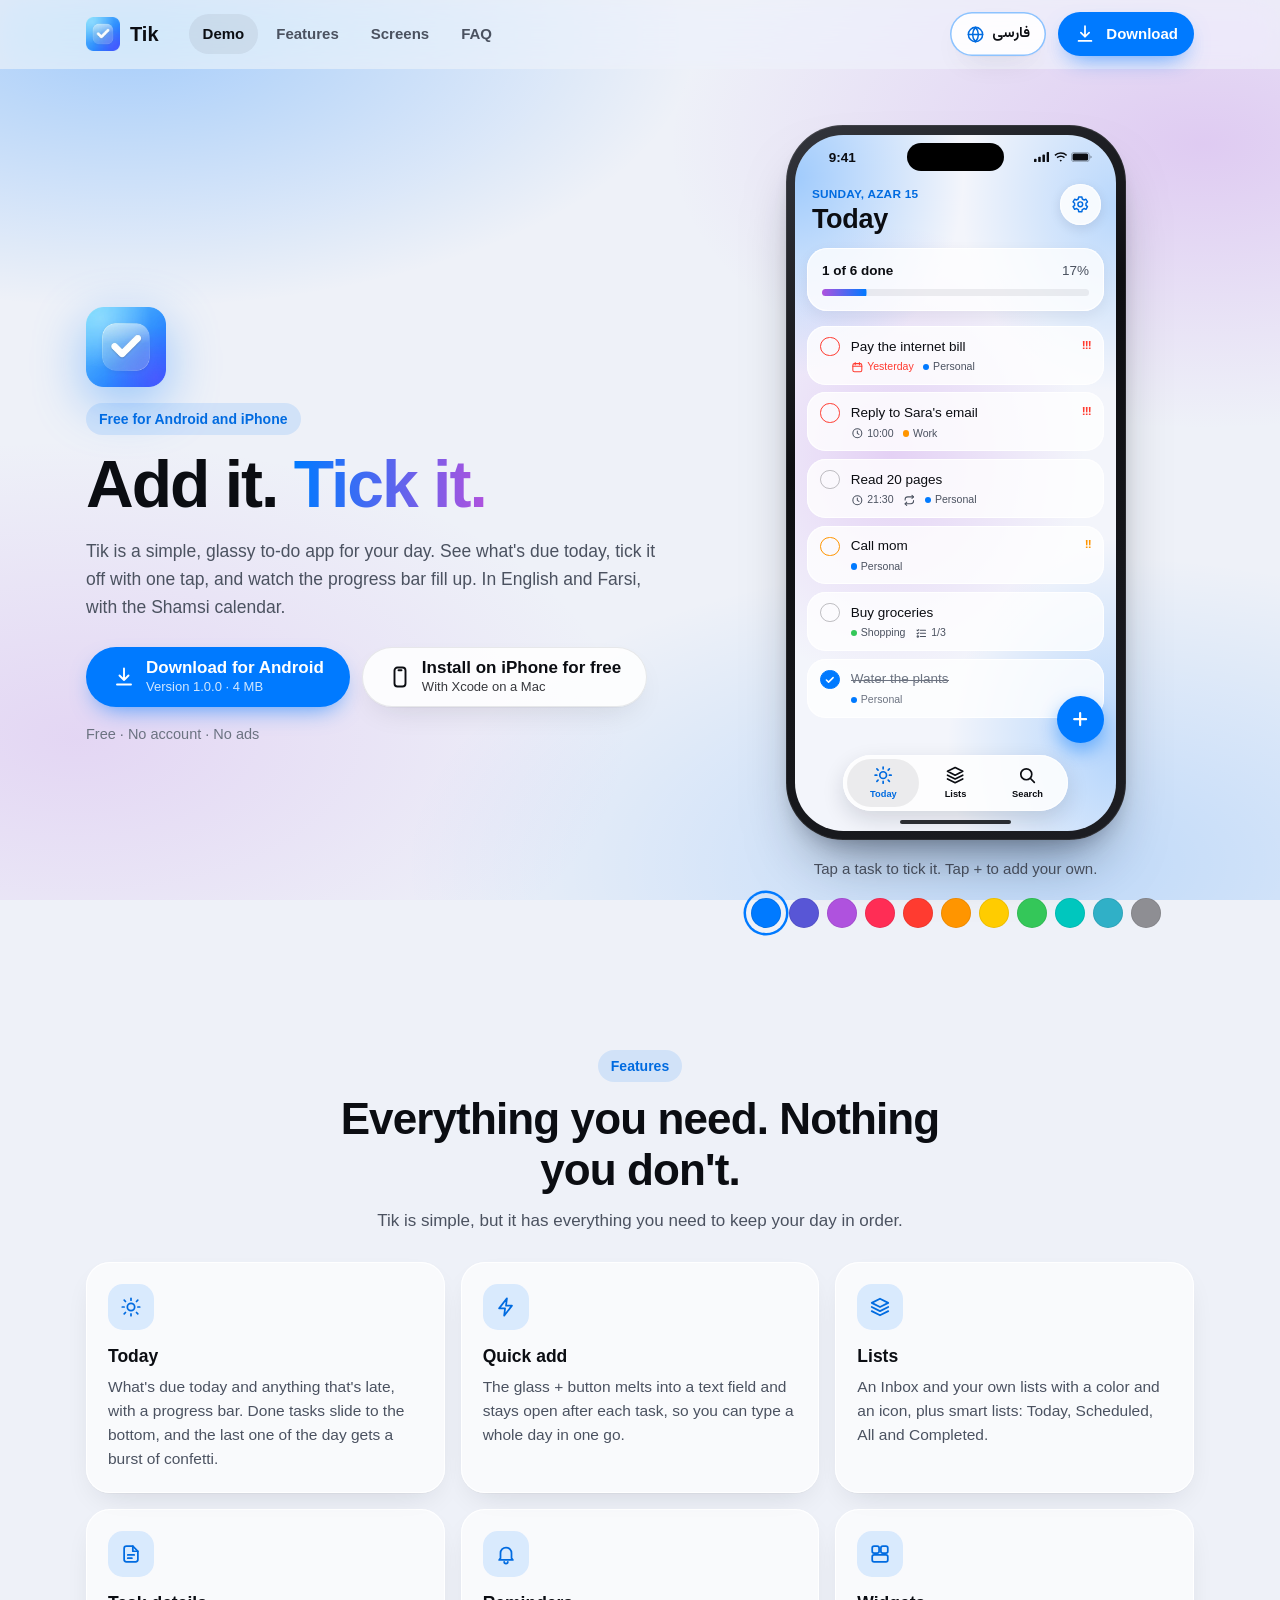
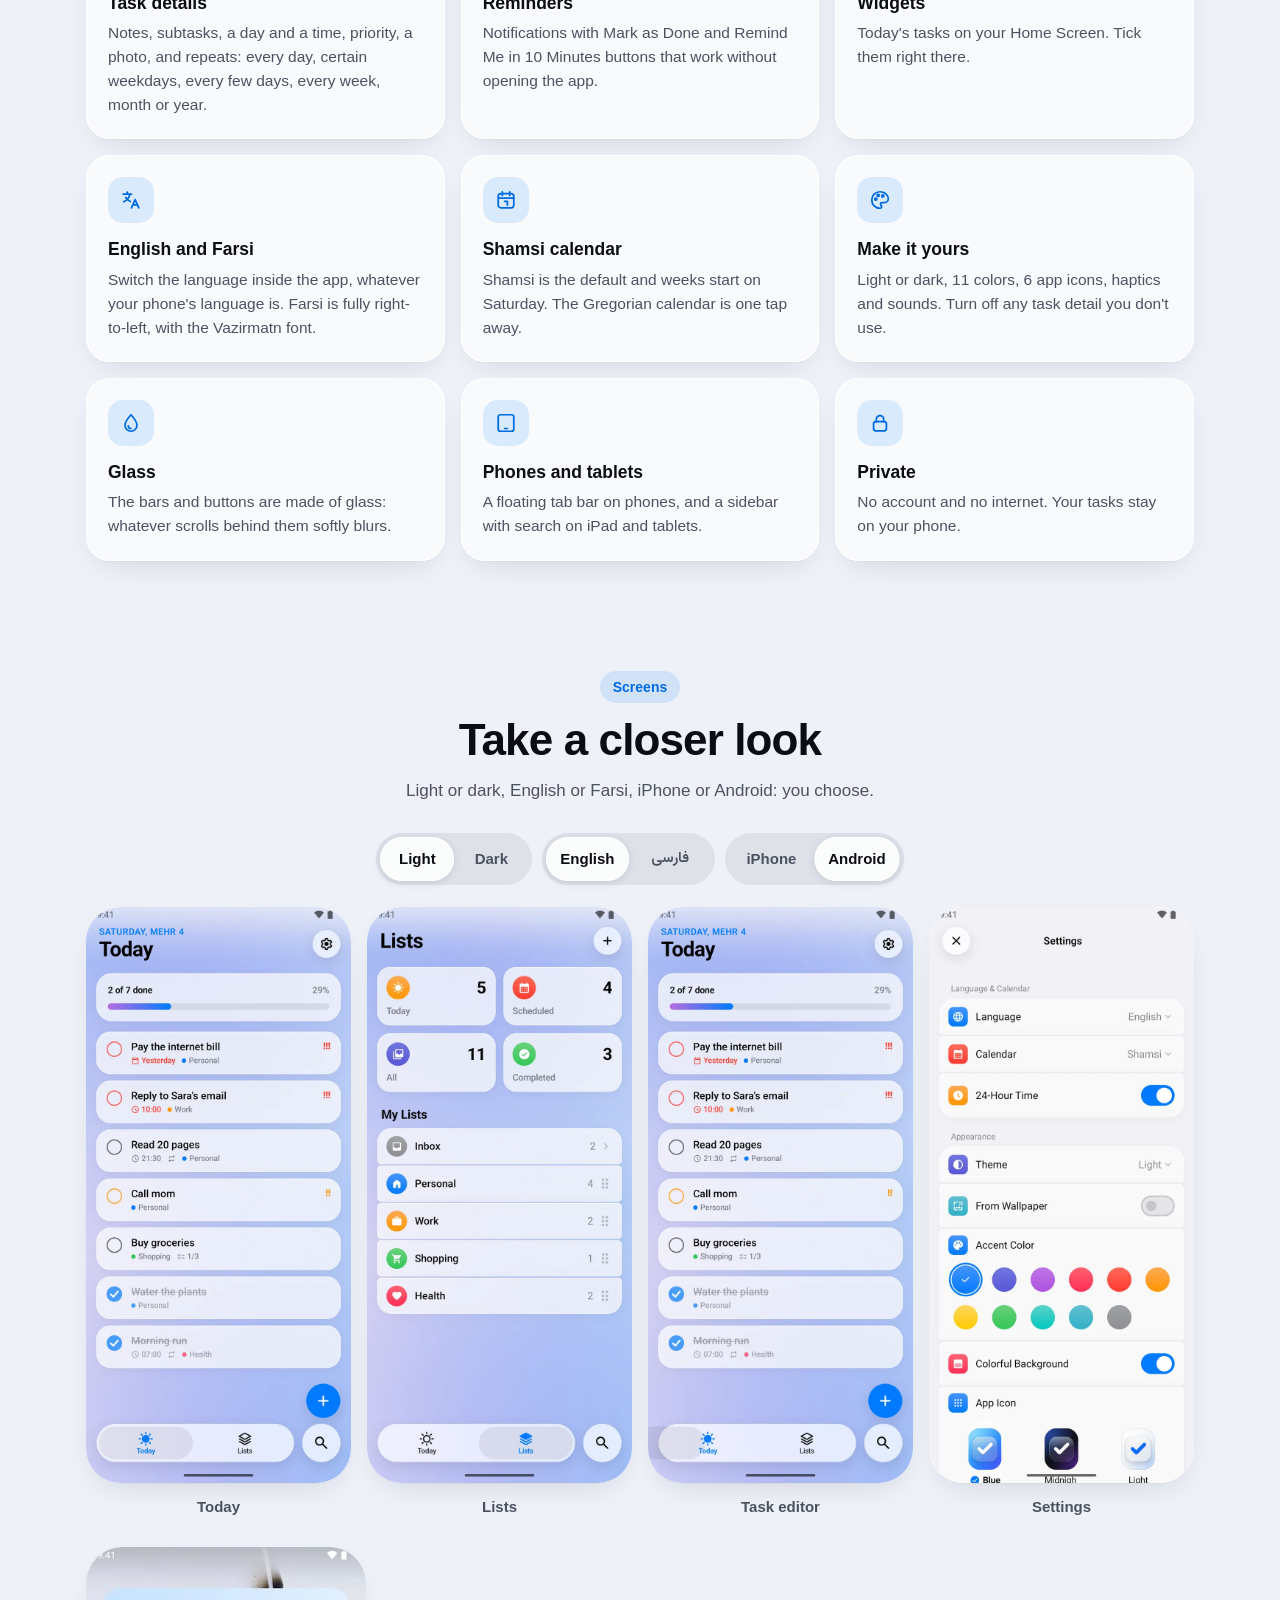
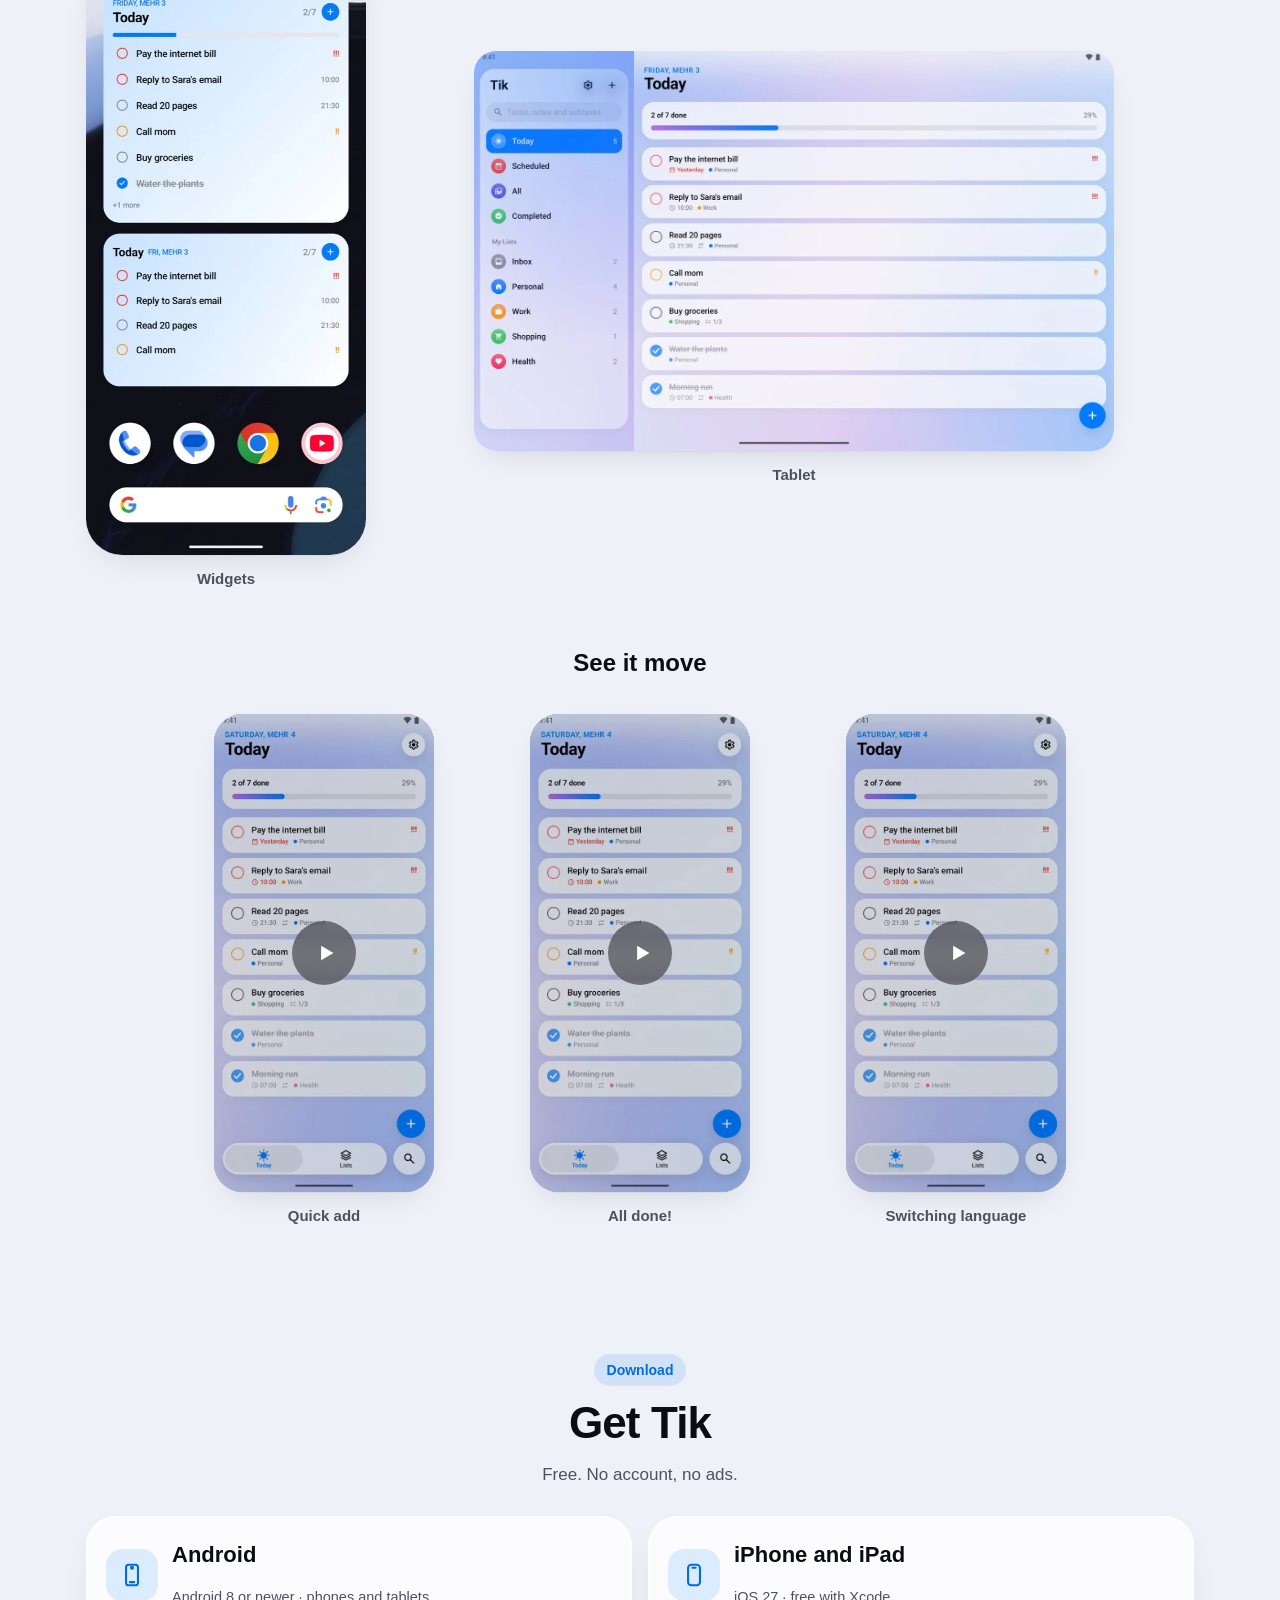
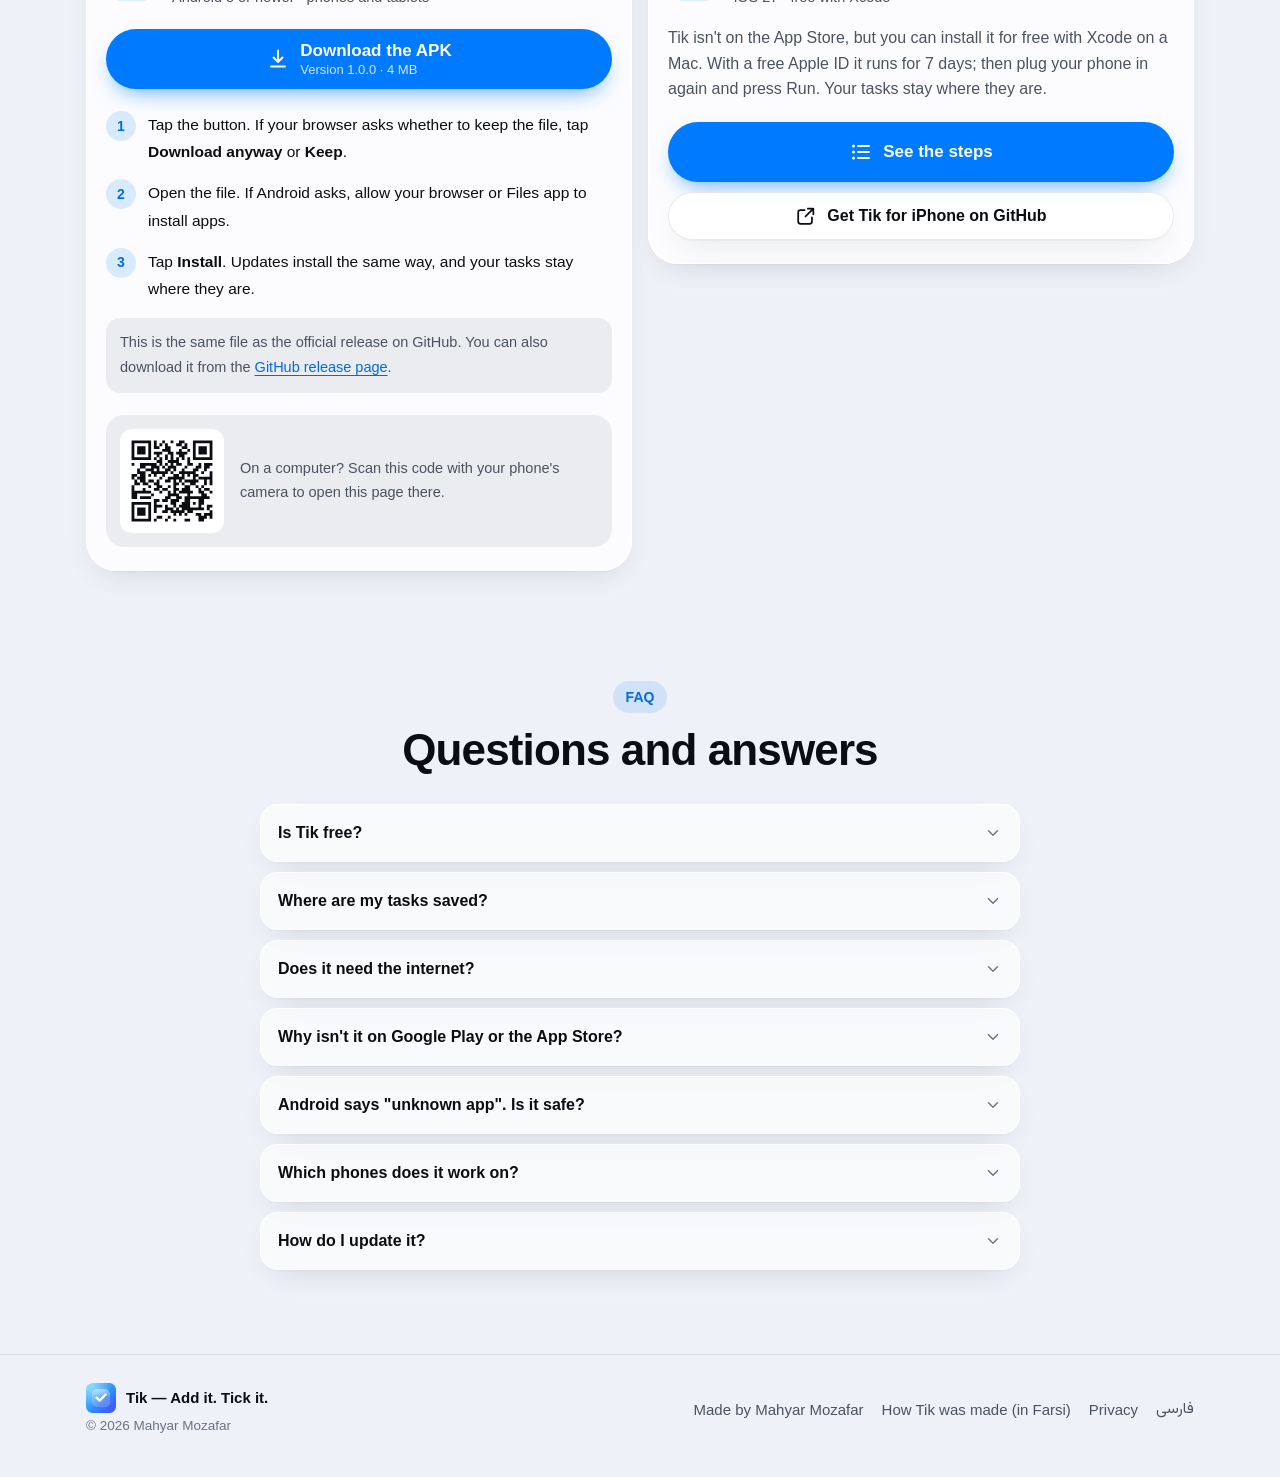
==== en/index.html @ b5f02477 "Add the Tik website Farsi and English pages for Tik, built phone first: a live demo of the Today scr" ====
<!DOCTYPE html>
<html lang="en" dir="ltr">
<head>
<meta charset="utf-8">
<meta name="viewport" content="width=device-width, initial-scale=1, viewport-fit=cover">
<script>
/* Runs before the page is drawn: the remembered language, the "English?" bar,
   the visitor's phone, in-app browsers and the saved color. */
(function () {
  var r = document.documentElement, L = r.lang, saved = {};
  try {
    if (/[?&]lang=fa\b/.test(location.search)) {
      localStorage.setItem('tik-lang', 'fa');
      history.replaceState(null, '', location.pathname + location.hash);
    }
    saved.lang = localStorage.getItem('tik-lang');
    saved.bar = localStorage.getItem('tik-langbar');
    saved.accent = localStorage.getItem('tik-accent');
  } catch (e) {}
  if (L === 'fa' && saved.lang === 'en') { location.replace('/en' + location.pathname + location.hash); return; }
  var langs = navigator.languages && navigator.languages.length ? navigator.languages : [navigator.language || ''];
  var fa = false;
  for (var i = 0; i < langs.length; i++) if (/^fa\b/i.test(langs[i])) fa = true;
  if (saved.bar !== 'closed' && ((L === 'fa' && !fa) || (L === 'en' && fa && saved.lang !== 'en'))) r.className += ' show-langbar';
  var ua = navigator.userAgent || '';
  r.setAttribute('data-device', /Android/i.test(ua) ? 'android' : (/iPhone|iPad|iPod/i.test(ua) || (/Macintosh/.test(ua) && navigator.maxTouchPoints > 1)) ? 'iphone' : 'other');
  if (/Telegram|Instagram|FBAN|FBAV|Line\/|; wv\)/i.test(ua) || window.TelegramWebviewProxy) r.className += ' inapp';
  if (saved.accent && /^[a-z]+$/.test(saved.accent)) r.setAttribute('data-accent', saved.accent);
  r.className += ' js';
})();
</script>

<title>Tik — a simple, glassy to-do app for Android and iPhone</title>
<meta name="description" content="Tik is a free, simple to-do app for Android and iPhone. Glassy and calm, in English and Farsi with the Shamsi calendar, with reminders and widgets. No account, no ads.">
<meta name="author" content="Mahyar Mozafar">
<link rel="canonical" href="https://tik.mahyarmozafar.ir/en/">
<link rel="alternate" hreflang="fa" href="https://tik.mahyarmozafar.ir/">
<link rel="alternate" hreflang="en" href="https://tik.mahyarmozafar.ir/en/">
<link rel="alternate" hreflang="x-default" href="https://tik.mahyarmozafar.ir/">
<meta name="color-scheme" content="light dark">
<meta name="theme-color" media="(prefers-color-scheme: light)" content="#EEF1F8">
<meta name="theme-color" media="(prefers-color-scheme: dark)" content="#07080D">
<link rel="icon" href="/favicon.ico" sizes="16x16 32x32 48x48">
<link rel="icon" type="image/png" sizes="96x96" href="/assets/icons/favicon-96.png">
<link rel="apple-touch-icon" href="/assets/icons/apple-touch-icon.png">
<link rel="manifest" href="/site.webmanifest">
<link rel="stylesheet" href="/css/style.css">

<meta property="og:type" content="website">
<meta property="og:site_name" content="Tik">
<meta property="og:locale" content="en_US">
<meta property="og:locale:alternate" content="fa_IR">
<meta property="og:title" content="Tik — Add it. Tick it.">
<meta property="og:description" content="A simple, glassy to-do app for Android and iPhone. In English and Farsi, with the Shamsi calendar. Free, no account, no ads.">
<meta property="og:url" content="https://tik.mahyarmozafar.ir/en/">
<meta property="og:image" content="https://tik.mahyarmozafar.ir/assets/og/og-en.jpg">
<meta property="og:image:width" content="1200">
<meta property="og:image:height" content="630">
<meta property="og:image:alt" content="The Tik app on iPhone and Android">
<meta name="twitter:card" content="summary_large_image">

<script type="application/ld+json">
{
  "@context": "https://schema.org",
  "@type": "MobileApplication",
  "name": "Tik",
  "url": "https://tik.mahyarmozafar.ir/en/",
  "description": "A simple, glassy to-do app for Android and iPhone, in English and Farsi with the Shamsi calendar.",
  "inLanguage": ["en", "fa"],
  "applicationCategory": "ProductivityApplication",
  "operatingSystem": "Android 8.0+, iOS 27",
  "softwareVersion": "1.0.0",
  "downloadUrl": "https://tik.mahyarmozafar.ir/download/Tik.apk",
  "image": "https://tik.mahyarmozafar.ir/assets/icons/icon-512.png",
  "screenshot": "https://tik.mahyarmozafar.ir/assets/shots/ios/en-light-today.webp",
  "isAccessibleForFree": true,
  "offers": { "@type": "Offer", "price": "0", "priceCurrency": "USD" },
  "author": { "@type": "Person", "name": "Mahyar Mozafar", "url": "https://mahyarmozafar.ir/" }
}
</script>
<script src="/js/main.js" defer></script>
<script src="/js/demo.js" defer></script>
</head>
<body class="has-tabbar">
<svg width="0" height="0" style="position:absolute" aria-hidden="true" focusable="false">
  <symbol id="i-globe" viewBox="0 0 24 24"><circle cx="12" cy="12" r="9"/><path d="M3 12h18M12 3c2.4 2.6 3.7 5.6 3.7 9s-1.3 6.4-3.7 9c-2.4-2.6-3.7-5.6-3.7-9S9.6 5.6 12 3z"/></symbol>
  <symbol id="i-download" viewBox="0 0 24 24"><path d="M12 3.5v11.5M7.5 10.5 12 15l4.5-4.5M5 19.5h14"/></symbol>
  <symbol id="i-iphone" viewBox="0 0 24 24"><rect x="6.5" y="2.5" width="11" height="19" rx="3"/><path d="M10.5 5.3h3"/></symbol>
  <symbol id="i-android" viewBox="0 0 24 24"><rect x="6.5" y="2.5" width="11" height="19" rx="2.4"/><circle cx="12" cy="5.4" r=".9"/><path d="M10 18.6h4"/></symbol>
  <symbol id="i-sun" viewBox="0 0 24 24"><circle cx="12" cy="12" r="4"/><path d="M12 2.5v2M12 19.5v2M4.6 4.6 6 6M18 18l1.4 1.4M2.5 12h2M19.5 12h2M4.6 19.4 6 18M18 6l1.4-1.4"/></symbol>
  <symbol id="i-sparkle" viewBox="0 0 24 24"><path d="M11 3.5 12.9 9l5.6 1.9-5.6 1.9L11 18.4l-1.9-5.6L3.5 10.9 9.1 9z"/><path d="M18.5 14.5l.9 2.4 2.4.9-2.4.9-.9 2.4-.9-2.4-2.4-.9 2.4-.9z"/></symbol>
  <symbol id="i-photo" viewBox="0 0 24 24"><rect x="3" y="4" width="18" height="16" rx="3.2"/><circle cx="9" cy="9.8" r="1.8"/><path d="m21 15.5-4.8-4.8L7 20"/></symbol>
  <symbol id="i-gear" viewBox="0 0 24 24"><circle cx="12" cy="12" r="3.1"/><path d="M19.3 13.4a7.6 7.6 0 0 0 0-2.8l2-1.6-2-3.5-2.4 1a7.4 7.4 0 0 0-2.4-1.4L14.1 2.5H9.9l-.4 2.6a7.4 7.4 0 0 0-2.4 1.4l-2.4-1-2 3.5 2 1.6a7.6 7.6 0 0 0 0 2.8l-2 1.6 2 3.5 2.4-1a7.4 7.4 0 0 0 2.4 1.4l.4 2.6h4.2l.4-2.6a7.4 7.4 0 0 0 2.4-1.4l2.4 1 2-3.5z"/></symbol>
  <symbol id="i-plus" viewBox="0 0 24 24"><path d="M12 5v14M5 12h14"/></symbol>
  <symbol id="i-x" viewBox="0 0 24 24"><path d="M6 6l12 12M18 6 6 18"/></symbol>
  <symbol id="i-chevron" viewBox="0 0 24 24"><path d="m6 9 6 6 6-6"/></symbol>
  <symbol id="i-calendar" viewBox="0 0 24 24"><rect x="3.5" y="5" width="17" height="15.5" rx="3"/><path d="M3.5 10h17M8 3v4M16 3v4"/></symbol>
  <symbol id="i-clock" viewBox="0 0 24 24"><circle cx="12" cy="12" r="8.5"/><path d="M12 7.5V12l3 2"/></symbol>
  <symbol id="i-repeat" viewBox="0 0 24 24"><path d="m17 2.5 3 3-3 3"/><path d="M4 11.5v-1a5 5 0 0 1 5-5h11"/><path d="m7 21.5-3-3 3-3"/><path d="M20 12.5v1a5 5 0 0 1-5 5H4"/></symbol>
  <symbol id="i-subtasks" viewBox="0 0 24 24"><path d="M10 6h10M10 12h10M10 18h10"/><path d="m3.8 6 1.2 1.2 2.2-2.4M3.8 12l1.2 1.2 2.2-2.4"/><circle cx="5.3" cy="18" r="1.3"/></symbol>
  <symbol id="i-bell" viewBox="0 0 24 24"><path d="M6 16.5V11a6 6 0 0 1 12 0v5.5l1.5 2h-15z"/><path d="M10 20.5a2 2 0 0 0 4 0"/></symbol>
  <symbol id="i-widget" viewBox="0 0 24 24"><rect x="3.5" y="3.5" width="7.5" height="7.5" rx="2"/><rect x="13" y="3.5" width="7.5" height="7.5" rx="2"/><rect x="3.5" y="13" width="17" height="7.5" rx="2"/></symbol>
  <symbol id="i-lists" viewBox="0 0 24 24"><path d="M12 3 3 7.5l9 4.5 9-4.5z"/><path d="m3 12 9 4.5 9-4.5"/><path d="m3 16.5 9 4.5 9-4.5"/></symbol>
  <symbol id="i-note" viewBox="0 0 24 24"><path d="M14 3.5H7A2.5 2.5 0 0 0 4.5 6v12A2.5 2.5 0 0 0 7 20.5h10a2.5 2.5 0 0 0 2.5-2.5V9z"/><path d="M14 3.5V9h5.5M8.5 13h7M8.5 16.5h4.5"/></symbol>
  <symbol id="i-bolt" viewBox="0 0 24 24"><path d="M13 2.5 4.5 13.5H11l-1 8 8.5-11H12z"/></symbol>
  <symbol id="i-translate" viewBox="0 0 24 24"><path d="M3.5 5.5h9M8 3.5v2M10.8 5.5c-.6 3.6-3 6.6-6.8 8.4"/><path d="M6.2 9.2c1 2 2.8 3.6 5 4.5"/><path d="m12.5 20.5 4-9 4 9M14 17.3h5"/></symbol>
  <symbol id="i-shamsi" viewBox="0 0 24 24"><rect x="3.5" y="5" width="17" height="15.5" rx="3"/><path d="M3.5 10h17M8 3v4M16 3v4M10.5 13.5h3v4"/></symbol>
  <symbol id="i-palette" viewBox="0 0 24 24"><path d="M12 3a9 9 0 1 0 0 18c1.2 0 1.8-.8 1.8-1.7 0-1.3-1.2-1.6-1.2-2.8 0-1 .8-1.7 1.8-1.7H17a4 4 0 0 0 4-4C21 6.5 17 3 12 3z"/><circle cx="7.5" cy="11" r="1.1"/><circle cx="10" cy="7" r="1.1"/><circle cx="15" cy="7.5" r="1.1"/></symbol>
  <symbol id="i-drop" viewBox="0 0 24 24"><path d="M12 3s6.5 7 6.5 11.5a6.5 6.5 0 0 1-13 0C5.5 10 12 3 12 3z"/><path d="M9 15a3 3 0 0 0 3 3"/></symbol>
  <symbol id="i-tablet" viewBox="0 0 24 24"><rect x="3.5" y="3" width="17" height="18" rx="2.5"/><path d="M10.5 18h3"/></symbol>
  <symbol id="i-lock" viewBox="0 0 24 24"><rect x="5" y="10.5" width="14" height="10" rx="2.5"/><path d="M8 10.5V8a4 4 0 0 1 8 0v2.5"/></symbol>
  <symbol id="i-copy" viewBox="0 0 24 24"><rect x="8.5" y="8.5" width="12" height="12" rx="2.5"/><path d="M15.5 8.5V6A2.5 2.5 0 0 0 13 3.5H6A2.5 2.5 0 0 0 3.5 6v7A2.5 2.5 0 0 0 6 15.5h2.5"/></symbol>
  <symbol id="i-external" viewBox="0 0 24 24"><path d="M14 4h6v6M20 4l-8.5 8.5"/><path d="M18.5 13.5V18a2.5 2.5 0 0 1-2.5 2.5H6A2.5 2.5 0 0 1 3.5 18V8A2.5 2.5 0 0 1 6 5.5h4.5"/></symbol>
  <symbol id="i-code" viewBox="0 0 24 24"><path d="m8.5 8-4 4 4 4M15.5 8l4 4-4 4M13.5 5l-3 14"/></symbol>
  <symbol id="i-steps" viewBox="0 0 24 24"><path d="M9 6h11M9 12h11M9 18h11"/><path d="M4.5 6h.01M4.5 12h.01M4.5 18h.01" stroke-width="3"/></symbol>
  <symbol id="i-search" viewBox="0 0 24 24"><circle cx="11" cy="11" r="6.5"/><path d="m16 16 4.5 4.5"/></symbol>
  <symbol id="i-play" viewBox="0 0 24 24"><path d="M7.5 5.2v13.6L18.8 12z" fill="currentColor" stroke="none"/></symbol>
  <symbol id="i-seal" viewBox="0 0 24 24"><path d="M12 2.8l2.1 1.6 2.6-.3 1 2.4 2.4 1-.3 2.6 1.6 2.1-1.6 2.1.3 2.6-2.4 1-1 2.4-2.6-.3L12 21.2l-2.1-1.6-2.6.3-1-2.4-2.4-1 .3-2.6L2.8 12l1.6-2.1-.3-2.6 2.4-1 1-2.4 2.6.3z" fill="currentColor" stroke="none"/><path d="m8.4 12.2 2.4 2.4 4.8-4.9" stroke="#fff" stroke-width="2.2"/></symbol>
</svg>

<a class="skip" href="#main">Skip to the main content</a>
<div class="glow" aria-hidden="true"></div>

<div class="langbar" lang="fa" dir="rtl" role="region" aria-label="زبان">
  <p>این صفحه فارسی هم دارد.</p>
  <a class="langbar__go" href="/?lang=fa" hreflang="fa" data-lang="fa">فارسی</a>
  <button class="langbar__close" type="button" aria-label="بستن" data-langbar-close><svg class="i"><use href="#i-x"/></svg></button>
</div>

<header class="topbar" id="topbar">
  <div class="wrap topbar__in">
    <a class="brand" href="#top"><img src="/assets/icons/tik-96.webp" width="34" height="34" alt=""><span>Tik</span></a>
    <nav class="topnav" aria-label="Page sections">
      <a href="#demo">Demo</a>
      <a href="#features">Features</a>
      <a href="#screens">Screens</a>
      <a href="#faq">FAQ</a>
    </nav>
    <span class="topbar__spacer"></span>
    <a class="lang-btn" href="/?lang=fa" hreflang="fa" lang="fa" data-lang="fa"><svg class="i"><use href="#i-globe"/></svg>فارسی</a>
    <a class="btn btn--accent btn--sm topbar__dl" href="#download"><svg class="i"><use href="#i-download"/></svg>Download</a>
  </div>
</header>

<main id="main">
  <section class="wrap hero" id="top" aria-labelledby="hero-title">
    <div class="hero__text">
      <img class="hero__icon" src="/assets/icons/tik-288.webp" width="92" height="92" alt="The Tik app icon">
      <span class="pill">Free for Android and iPhone</span>
      <h1 id="hero-title">Add it. <span class="grad">Tick it.</span></h1>
      <p class="hero__sub">Tik is a simple, glassy to-do app for your day. See what's due today, tick it off with one tap, and watch the progress bar fill up. In English and Farsi, with the Shamsi calendar.</p>
      <div class="hero__cta">
        <a class="btn btn--accent btn--lg cta-android" href="/download/Tik.apk" download="Tik-1.0.0.apk" data-apk data-count="download-android-hero">
          <svg class="i"><use href="#i-download"/></svg>
          <span class="btn__text"><span>Download for Android</span><span class="btn__meta" data-apk-meta>Version 1.0.0 · 4 MB</span></span>
        </a>
        <button class="btn btn--glass btn--lg cta-ios" type="button" data-sheet="ios-sheet" data-count="ios-steps-hero">
          <svg class="i"><use href="#i-iphone"/></svg>
          <span class="btn__text"><span>Install on iPhone for free</span><span class="btn__meta">With Xcode on a Mac</span></span>
        </button>
      </div>
      <div class="inapp-hint" role="note">
        <strong>The download may not work here.</strong>
        This page is open inside another app (like Telegram or Instagram). To download, open it in Chrome: tap <b>⋮</b> or <b>…</b> at the top, then <b>Open in browser</b>.
        <button class="btn btn--glass btn--sm" type="button" data-copy-link><svg class="i"><use href="#i-copy"/></svg><span>Copy link</span></button>
      </div>
      <p class="hero__trust">Free · No account · No ads</p>
    </div>

    <div class="demo" id="demo">
      <div class="phone" role="group" aria-label="Live demo of Tik">
        <div class="phone__screen">
          <div class="app" data-demo>
            <div class="app__status" dir="ltr" aria-hidden="true">
              <span>9:41</span>
              <span class="app__island"></span>
              <span class="app__sys">
                <svg viewBox="0 0 18 12"><rect x="0" y="8" width="3" height="4" rx="1"/><rect x="5" y="5.5" width="3" height="6.5" rx="1"/><rect x="10" y="3" width="3" height="9" rx="1"/><rect x="15" y="0" width="3" height="12" rx="1"/></svg>
                <svg viewBox="0 0 16 12"><path d="M8 2.2c2.4 0 4.6.9 6.3 2.5l1.2-1.3A10.6 10.6 0 0 0 8 .4 10.6 10.6 0 0 0 .5 3.4l1.2 1.3A8.8 8.8 0 0 1 8 2.2zm0 3.6c1.4 0 2.8.5 3.8 1.5L13 6a7.4 7.4 0 0 0-10 0l1.2 1.3A5.4 5.4 0 0 1 8 5.8zm0 3.5a2 2 0 0 0-1.4.6L8 11.6l1.4-1.7A2 2 0 0 0 8 9.3z"/></svg>
                <svg viewBox="0 0 27 13"><rect x=".5" y=".5" width="23" height="12" rx="3.5" fill="none" stroke="currentColor" opacity=".4"/><rect x="2" y="2" width="20" height="9" rx="2"/><path d="M25 4.5v4c.8-.3 1.5-1.1 1.5-2s-.7-1.7-1.5-2z" opacity=".45"/></svg>
              </span>
            </div>
            <div class="app__head">
              <div>
                <p class="app__date" id="demo-date">Saturday, Mehr 4</p>
                <script>try{document.getElementById('demo-date').textContent=new Intl.DateTimeFormat('en-US-u-ca-persian',{weekday:'long',month:'long',day:'numeric'}).format(new Date())}catch(e){}</script>
                <p class="app__title">Today</p>
              </div>
              <button class="app__gear" type="button" data-sheet="colors-sheet" aria-label="Settings: app color"><svg class="i"><use href="#i-gear"/></svg></button>
            </div>
            <div class="app__progress" data-demo-progress>
              <div class="app__progress-row">
                <span class="app__count"><svg><use href="#i-seal"/></svg><span data-demo-count aria-live="polite">1 of 6 done</span></span>
                <span class="app__pct" data-demo-pct>17%</span>
              </div>
              <div class="app__bar"><span data-demo-bar style="--p:.1667"></span></div>
            </div>
            <ul class="app__list" data-demo-list>
              <li class="task" data-id="bill" data-prio="high">
                <button class="task__btn" type="button" role="checkbox" aria-checked="false">
                  <span class="task__check"><svg viewBox="0 0 24 24"><path d="M5 12.5l4.5 4.5L19 7.5"/></svg></span>
                  <span class="task__body">
                    <span class="task__title">Pay the internet bill</span>
                    <span class="task__meta"><span class="meta meta--late"><svg><use href="#i-calendar"/></svg>Yesterday</span><span class="meta"><i class="meta__dot" style="--c:var(--blue)"></i>Personal</span></span>
                  </span>
                  <span class="task__prio" aria-hidden="true">!!!</span>
                </button>
              </li>
              <li class="task" data-id="email" data-prio="high">
                <button class="task__btn" type="button" role="checkbox" aria-checked="false">
                  <span class="task__check"><svg viewBox="0 0 24 24"><path d="M5 12.5l4.5 4.5L19 7.5"/></svg></span>
                  <span class="task__body">
                    <span class="task__title">Reply to Sara's email</span>
                    <span class="task__meta"><span class="meta"><svg><use href="#i-clock"/></svg>10:00</span><span class="meta"><i class="meta__dot" style="--c:var(--orange)"></i>Work</span></span>
                  </span>
                  <span class="task__prio" aria-hidden="true">!!!</span>
                </button>
              </li>
              <li class="task" data-id="read">
                <button class="task__btn" type="button" role="checkbox" aria-checked="false">
                  <span class="task__check"><svg viewBox="0 0 24 24"><path d="M5 12.5l4.5 4.5L19 7.5"/></svg></span>
                  <span class="task__body">
                    <span class="task__title">Read 20 pages</span>
                    <span class="task__meta"><span class="meta"><svg><use href="#i-clock"/></svg>21:30</span><span class="meta"><svg><use href="#i-repeat"/></svg></span><span class="meta"><i class="meta__dot" style="--c:var(--blue)"></i>Personal</span></span>
                  </span>
                  <span class="task__prio" aria-hidden="true"></span>
                </button>
              </li>
              <li class="task" data-id="mom" data-prio="medium">
                <button class="task__btn" type="button" role="checkbox" aria-checked="false">
                  <span class="task__check"><svg viewBox="0 0 24 24"><path d="M5 12.5l4.5 4.5L19 7.5"/></svg></span>
                  <span class="task__body">
                    <span class="task__title">Call mom</span>
                    <span class="task__meta"><span class="meta"><i class="meta__dot" style="--c:var(--blue)"></i>Personal</span></span>
                  </span>
                  <span class="task__prio" aria-hidden="true">!!</span>
                </button>
              </li>
              <li class="task" data-id="groceries">
                <button class="task__btn" type="button" role="checkbox" aria-checked="false">
                  <span class="task__check"><svg viewBox="0 0 24 24"><path d="M5 12.5l4.5 4.5L19 7.5"/></svg></span>
                  <span class="task__body">
                    <span class="task__title">Buy groceries</span>
                    <span class="task__meta"><span class="meta"><i class="meta__dot" style="--c:var(--green)"></i>Shopping</span><span class="meta"><svg><use href="#i-subtasks"/></svg>1/3</span></span>
                  </span>
                  <span class="task__prio" aria-hidden="true"></span>
                </button>
              </li>
              <li class="task is-done" data-id="plants">
                <button class="task__btn" type="button" role="checkbox" aria-checked="true">
                  <span class="task__check"><svg viewBox="0 0 24 24"><path d="M5 12.5l4.5 4.5L19 7.5"/></svg></span>
                  <span class="task__body">
                    <span class="task__title">Water the plants</span>
                    <span class="task__meta"><span class="meta"><i class="meta__dot" style="--c:var(--blue)"></i>Personal</span></span>
                  </span>
                  <span class="task__prio" aria-hidden="true"></span>
                </button>
              </li>
            </ul>
            <div class="app__quick">
              <form class="quick" data-demo-form>
                <input class="quick__input" type="text" enterkeyhint="done" autocomplete="off" maxlength="60" placeholder="New Task" aria-label="New task" tabindex="-1" data-demo-input>
              </form>
              <button class="fab" type="button" aria-label="Add task" aria-expanded="false" data-demo-fab><svg viewBox="0 0 24 24"><path d="M12 5v14M5 12h14"/></svg></button>
            </div>
            <div class="app__tabs" aria-hidden="true">
              <span class="app__tab is-active"><svg><use href="#i-sun"/></svg>Today</span>
              <span class="app__tab" data-demo-tab><svg><use href="#i-lists"/></svg>Lists</span>
              <span class="app__tab" data-demo-tab><svg><use href="#i-search"/></svg>Search</span>
            </div>
            <p class="app__toast" role="status" data-demo-toast></p>
            <canvas class="app__confetti" aria-hidden="true" data-demo-confetti></canvas>
            <span class="app__home" aria-hidden="true"></span>
          </div>
        </div>
      </div>
      <p class="demo__hint">Tap a task to tick it. Tap + to add your own.</p>
      <div class="colors">
        <button class="btn btn--glass btn--sm colors__btn" type="button" data-sheet="colors-sheet"><span class="swatch" aria-hidden="true"></span>Change the color</button>
        <div class="colors__dots" role="group" aria-label="App color" data-color-dots></div>
      </div>
    </div>
  </section>

  <section class="wrap section" id="features" aria-labelledby="features-title">
    <div class="section__head">
      <span class="pill">Features</span>
      <h2 id="features-title">Everything you need. Nothing you don't.</h2>
      <p>Tik is simple, but it has everything you need to keep your day in order.</p>
    </div>
    <div class="features">
      <article class="card feature"><span class="feature__icon"><svg class="i"><use href="#i-sun"/></svg></span><h3>Today</h3><p>What's due today and anything that's late, with a progress bar. Done tasks slide to the bottom, and the last one of the day gets a burst of confetti.</p></article>
      <article class="card feature"><span class="feature__icon"><svg class="i"><use href="#i-bolt"/></svg></span><h3>Quick add</h3><p>The glass + button melts into a text field and stays open after each task, so you can type a whole day in one go.</p></article>
      <article class="card feature"><span class="feature__icon"><svg class="i"><use href="#i-lists"/></svg></span><h3>Lists</h3><p>An Inbox and your own lists with a color and an icon, plus smart lists: Today, Scheduled, All and Completed.</p></article>
      <article class="card feature"><span class="feature__icon"><svg class="i"><use href="#i-note"/></svg></span><h3>Task details</h3><p>Notes, subtasks, a day and a time, priority, a photo, and repeats: every day, certain weekdays, every few days, every week, month or year.</p></article>
      <article class="card feature"><span class="feature__icon"><svg class="i"><use href="#i-bell"/></svg></span><h3>Reminders</h3><p>Notifications with Mark as Done and Remind Me in 10 Minutes buttons that work without opening the app.</p></article>
      <article class="card feature"><span class="feature__icon"><svg class="i"><use href="#i-widget"/></svg></span><h3>Widgets</h3><p>Today's tasks on your Home Screen. Tick them right there.</p></article>
      <article class="card feature"><span class="feature__icon"><svg class="i"><use href="#i-translate"/></svg></span><h3>English and Farsi</h3><p>Switch the language inside the app, whatever your phone's language is. Farsi is fully right-to-left, with the Vazirmatn font.</p></article>
      <article class="card feature"><span class="feature__icon"><svg class="i"><use href="#i-shamsi"/></svg></span><h3>Shamsi calendar</h3><p>Shamsi is the default and weeks start on Saturday. The Gregorian calendar is one tap away.</p></article>
      <article class="card feature"><span class="feature__icon"><svg class="i"><use href="#i-palette"/></svg></span><h3>Make it yours</h3><p>Light or dark, 11 colors, 6 app icons, haptics and sounds. Turn off any task detail you don't use.</p></article>
      <article class="card feature"><span class="feature__icon"><svg class="i"><use href="#i-drop"/></svg></span><h3>Glass</h3><p>The bars and buttons are made of glass: whatever scrolls behind them softly blurs.</p></article>
      <article class="card feature"><span class="feature__icon"><svg class="i"><use href="#i-tablet"/></svg></span><h3>Phones and tablets</h3><p>A floating tab bar on phones, and a sidebar with search on iPad and tablets.</p></article>
      <article class="card feature"><span class="feature__icon"><svg class="i"><use href="#i-lock"/></svg></span><h3>Private</h3><p>No account and no internet. Your tasks stay on your phone.</p></article>
    </div>
  </section>

  <section class="wrap section" id="screens" aria-labelledby="screens-title">
    <div class="section__head">
      <span class="pill">Screens</span>
      <h2 id="screens-title">Take a closer look</h2>
      <p>Light or dark, English or Farsi, iPhone or Android: you choose.</p>
    </div>
    <div class="switches">
      <div class="seg" role="radiogroup" aria-label="Look" data-switch="theme">
        <button type="button" role="radio" aria-checked="true" data-value="light">Light</button>
        <button type="button" role="radio" aria-checked="false" data-value="dark">Dark</button>
        <span class="seg__thumb" aria-hidden="true"></span>
      </div>
      <div class="seg" role="radiogroup" aria-label="App language" data-switch="lang">
        <button type="button" role="radio" aria-checked="true" data-value="en">English</button>
        <button type="button" role="radio" aria-checked="false" data-value="fa" lang="fa">فارسی</button>
        <span class="seg__thumb" aria-hidden="true"></span>
      </div>
      <div class="seg" role="radiogroup" aria-label="Phone" data-switch="platform">
        <button type="button" role="radio" aria-checked="true" data-value="ios">iPhone</button>
        <button type="button" role="radio" aria-checked="false" data-value="android">Android</button>
        <span class="seg__thumb" aria-hidden="true"></span>
      </div>
    </div>
    <div class="gallery" tabindex="0" aria-label="Screenshots of the app" data-gallery>
      <figure class="shot"><div class="shot__frame"><img src="/assets/shots/ios/en-light-today.webp" width="506" height="1100" alt="The Today screen" loading="lazy" decoding="async" data-shot="today"></div><figcaption>Today</figcaption></figure>
      <figure class="shot"><div class="shot__frame"><img src="/assets/shots/ios/en-light-lists.webp" width="506" height="1100" alt="Lists" loading="lazy" decoding="async" data-shot="lists"></div><figcaption>Lists</figcaption></figure>
      <figure class="shot"><div class="shot__frame"><img src="/assets/shots/ios/en-light-editor.webp" width="506" height="1100" alt="The task editor" loading="lazy" decoding="async" data-shot="editor"></div><figcaption>Task editor</figcaption></figure>
      <figure class="shot"><div class="shot__frame"><img src="/assets/shots/ios/en-light-settings.webp" width="506" height="1100" alt="Settings" loading="lazy" decoding="async" data-shot="settings"></div><figcaption>Settings</figcaption></figure>
    </div>
    <div class="dots" aria-hidden="true" data-dots><span class="is-active"></span><span></span><span></span><span></span></div>
    <div class="extras">
      <figure class="x-widgets"><div class="shot__frame"><img src="/assets/shots/ios/widgets.webp" width="506" height="1100" alt="Tik widgets on the Home Screen" loading="lazy" decoding="async" data-extra="widgets"></div><figcaption>Widgets</figcaption></figure>
      <figure class="x-tablet"><div class="shot__frame"><img src="/assets/shots/ios/tablet.webp" width="1050" height="1400" alt="Tik on a tablet, with the sidebar" loading="lazy" decoding="async" data-extra="tablet"></div><figcaption data-tablet-caption>iPad</figcaption></figure>
    </div>

    <h3 class="sub-head">See it move</h3>
    <div class="gallery gallery--3" data-videos>
      <figure class="vid" data-video="quick-add">
        <div class="shot__frame"><video muted loop playsinline preload="none" width="540" height="1174" aria-label="Video: quick add"></video><button class="vid__play" type="button" aria-label="Play the video"><span><svg class="i"><use href="#i-play"/></svg></span></button></div>
        <figcaption>Quick add</figcaption>
      </figure>
      <figure class="vid" data-video="confetti">
        <div class="shot__frame"><video muted loop playsinline preload="none" width="540" height="1174" aria-label="Video: the last task of the day"></video><button class="vid__play" type="button" aria-label="Play the video"><span><svg class="i"><use href="#i-play"/></svg></span></button></div>
        <figcaption>All done!</figcaption>
      </figure>
      <figure class="vid" data-video="language">
        <div class="shot__frame"><video muted loop playsinline preload="none" width="540" height="1174" aria-label="Video: switching the language"></video><button class="vid__play" type="button" aria-label="Play the video"><span><svg class="i"><use href="#i-play"/></svg></span></button></div>
        <figcaption>Switching language</figcaption>
      </figure>
    </div>
    <div class="dots" aria-hidden="true" data-dots-videos><span class="is-active"></span><span></span><span></span></div>
  </section>

  <section class="wrap section" id="download" aria-labelledby="download-title">
    <div class="section__head">
      <span class="pill">Download</span>
      <h2 id="download-title">Get Tik</h2>
      <p>Free. No account, no ads.</p>
    </div>
    <div class="dl-grid">
      <article class="dl-card" id="android" aria-labelledby="android-title">
        <div class="dl-card__head">
          <span class="dl-card__badge"><svg class="i"><use href="#i-android"/></svg></span>
          <div><h3 id="android-title">Android</h3><p class="dl-card__req">Android 8 or newer · phones and tablets</p></div>
        </div>
        <a class="btn btn--accent btn--lg" href="/download/Tik.apk" download="Tik-1.0.0.apk" data-apk data-count="download-android">
          <svg class="i"><use href="#i-download"/></svg>
          <span class="btn__text"><span>Download the APK</span><span class="btn__meta" data-apk-meta>Version 1.0.0 · 4 MB</span></span>
        </a>
        <div class="inapp-hint" role="note">
          <strong>The download may not work here.</strong>
          Open this page in Chrome: tap <b>⋮</b> or <b>…</b> at the top, then <b>Open in browser</b>.
          <button class="btn btn--glass btn--sm" type="button" data-copy-link><svg class="i"><use href="#i-copy"/></svg><span>Copy link</span></button>
        </div>
        <ol class="steps">
          <li><span>Tap the button. If your browser asks whether to keep the file, tap <b>Download anyway</b> or <b>Keep</b>.</span></li>
          <li><span>Open the file. If Android asks, allow your browser or Files app to install apps.</span></li>
          <li><span>Tap <b>Install</b>. Updates install the same way, and your tasks stay where they are.</span></li>
        </ol>
        <p class="note">This is the same file as the official release on GitHub. You can also download it from the <a href="https://github.com/MahyarMozafar/tik-todo-android/releases/latest" rel="noopener">GitHub release page</a>.</p>
        <div class="qr">
          <img src="/assets/qr-en.svg" width="104" height="104" alt="QR code that opens this page on your phone" loading="lazy">
          <p>On a computer? Scan this code with your phone's camera to open this page there.</p>
        </div>
      </article>
      <article class="dl-card" id="iphone" aria-labelledby="iphone-title">
        <div class="dl-card__head">
          <span class="dl-card__badge"><svg class="i"><use href="#i-iphone"/></svg></span>
          <div><h3 id="iphone-title">iPhone and iPad</h3><p class="dl-card__req">iOS 27 · free with Xcode</p></div>
        </div>
        <p>Tik isn't on the App Store, but you can install it for free with Xcode on a Mac. With a free Apple ID it runs for 7 days; then plug your phone in again and press Run. Your tasks stay where they are.</p>
        <button class="btn btn--accent btn--lg" type="button" data-sheet="ios-sheet" data-count="ios-steps"><svg class="i"><use href="#i-steps"/></svg>See the steps</button>
        <a class="btn btn--glass" href="https://github.com/MahyarMozafar/tik-todo-ios" rel="noopener"><svg class="i"><use href="#i-external"/></svg>Get Tik for iPhone on GitHub</a>
      </article>
    </div>
  </section>

  <section class="wrap section" id="faq" aria-labelledby="faq-title">
    <div class="section__head">
      <span class="pill">FAQ</span>
      <h2 id="faq-title">Questions and answers</h2>
    </div>
    <div class="faq">
      <details><summary>Is Tik free?<svg class="i"><use href="#i-chevron"/></svg></summary><div class="answer"><p>Yes, completely. No ads, no account and nothing to buy inside the app.</p></div></details>
      <details><summary>Where are my tasks saved?<svg class="i"><use href="#i-chevron"/></svg></summary><div class="answer"><p>Only on your phone. Tik never connects to the internet; the Android app doesn't even have permission to use it.</p><p>If your phone's own backup (Google or iCloud) is on, it may back up Tik's tasks too, like it does for other apps.</p></div></details>
      <details><summary>Does it need the internet?<svg class="i"><use href="#i-chevron"/></svg></summary><div class="answer"><p>No. Tik works fully offline. You only need the internet to download it.</p></div></details>
      <details><summary>Why isn't it on Google Play or the App Store?<svg class="i"><use href="#i-chevron"/></svg></summary><div class="answer"><p>Tik is a free, personal project and isn't in the stores yet. Download the Android app from this page, and install the iPhone app for free with Xcode.</p></div></details>
      <details><summary>Android says "unknown app". Is it safe?<svg class="i"><use href="#i-chevron"/></svg></summary><div class="answer"><p>Android shows this for every app that doesn't come from Google Play. Tik's file is the same file as its official release on GitHub, and its code is open for anyone to read.</p><p>If you want to check the file, this is its SHA-256 fingerprint:</p><code class="hash" data-apk-sha>33c18478b65011fc78e891a89a238c1e825bcdf0cd006a2d317413bdc1f59429</code></div></details>
      <details><summary>Which phones does it work on?<svg class="i"><use href="#i-chevron"/></svg></summary><div class="answer"><p>Android 8 or newer, on phones and tablets. iPhone and iPad with iOS 27.</p></div></details>
      <details><summary>How do I update it?<svg class="i"><use href="#i-chevron"/></svg></summary><div class="answer"><p>Android: download the new file from this page and install it. It installs over the old one, and your tasks stay.</p><p>iPhone: get the new code from GitHub and press Run in Xcode again.</p></div></details>
    </div>
  </section>
</main>

<footer class="footer">
  <div class="wrap footer__in">
    <div>
      <p class="footer__brand"><img src="/assets/icons/tik-96.webp" width="30" height="30" alt="">Tik — Add it. Tick it.</p>
      <small>© 2026 Mahyar Mozafar</small>
    </div>
    <ul class="footer__links">
      <li><a href="https://mahyarmozafar.ir/">Made by Mahyar Mozafar</a></li>
      <li><a href="https://mahyarmozafar.ir/projects/tik-todo-ios/" hreflang="fa">How Tik was made (in Farsi)</a></li>
      <li><a href="/en/privacy/">Privacy</a></li>
      <li><a href="/?lang=fa" hreflang="fa" lang="fa" data-lang="fa">فارسی</a></li>
    </ul>
  </div>
</footer>

<nav class="tabbar" aria-label="Go to a section" data-tabbar>
  <div class="tabbar__pill">
    <span class="tabbar__drop" aria-hidden="true"></span>
    <a class="tab is-active" href="#demo" data-tab="demo"><svg class="i"><use href="#i-sun"/></svg><span>Demo</span></a>
    <a class="tab" href="#features" data-tab="features"><svg class="i"><use href="#i-sparkle"/></svg><span>Features</span></a>
    <a class="tab" href="#screens" data-tab="screens"><svg class="i"><use href="#i-photo"/></svg><span>Screens</span></a>
  </div>
  <a class="tabbar__dl" href="#download" data-tab="download"><svg class="i"><use href="#i-download"/></svg><span>Download</span></a>
</nav>

<dialog class="sheet" id="colors-sheet" aria-labelledby="colors-title">
  <div class="sheet__panel">
    <span class="sheet__grab" aria-hidden="true"></span>
    <div class="sheet__head" data-sheet-drag>
      <h2 id="colors-title">App color</h2>
      <button class="sheet__close" type="button" aria-label="Close" data-sheet-close><svg class="i"><use href="#i-x"/></svg></button>
    </div>
    <div class="sheet__body">
      <p class="note" style="margin-top:0;margin-bottom:16px">Pick one of the 11 colors, just like in the app. The demo and the whole page change with it.</p>
      <div class="color-grid" data-color-grid></div>
    </div>
  </div>
</dialog>

<dialog class="sheet" id="ios-sheet" aria-labelledby="ios-title">
  <div class="sheet__panel">
    <span class="sheet__grab" aria-hidden="true"></span>
    <div class="sheet__head" data-sheet-drag>
      <h2 id="ios-title">Install on iPhone for free</h2>
      <button class="sheet__close" type="button" aria-label="Close" data-sheet-close><svg class="i"><use href="#i-x"/></svg></button>
    </div>
    <div class="sheet__body">
      <p class="note" style="margin-top:0">You need a Mac with Xcode 27 and a free Apple ID. The paid Apple Developer Program is not needed.</p>
      <ol class="steps">
        <li><span>Install <b>Xcode 27</b> on your Mac, clone Tik's repo from GitHub, and open <code>Tik.xcodeproj</code>.</span></li>
        <li><span>In Xcode, go to <b>Settings → Accounts</b> and sign in with your Apple ID.</span></li>
        <li><span>Select the <b>Tik</b> target, open <b>Signing &amp; Capabilities</b>, and pick your <b>Personal Team</b>. Do the same for the <b>TikWidget</b> target.</span></li>
        <li><span>Plug in your iPhone, turn on <b>Developer Mode</b> (Settings → Privacy &amp; Security → Developer Mode), pick your phone at the top of Xcode, and press <b>Run</b>.</span></li>
        <li><span>The first time, trust the app on the phone: <b>Settings → General → VPN &amp; Device Management</b>.</span></li>
      </ol>
      <p class="note">With a free account the app runs for 7 days. After that, plug the phone in and press Run again; your tasks stay where they are.</p>
      <p class="note">If Xcode complains about the bundle ID or the App Group, change <code>com.mahyarmozafar</code> in <code>project.yml</code> to something of your own and run <code>xcodegen</code>.</p>
      <a class="btn btn--accent" style="width:100%;margin-top:18px" href="https://github.com/MahyarMozafar/tik-todo-ios" rel="noopener"><svg class="i"><use href="#i-external"/></svg>Get Tik for iPhone on GitHub</a>
    </div>
  </div>
</dialog>
</body>
</html>
---- css/style.css ----
/* Tik website — phone first, then wider screens.
   Colors, glass and shapes follow the app. Farsi uses Vazirmatn (only the
   subsets that are needed); English uses the phone's own system font. */

/* ---------- Fonts ---------- */
@font-face { font-family: 'Vazirmatn'; font-weight: 400; font-display: swap; src: url('../assets/fonts/vazirmatn-arabic-400.woff2') format('woff2'); unicode-range: U+0600-06FF, U+0750-077F, U+0870-088E, U+0890-0891, U+0897-08E1, U+08E3-08FF, U+200C-200F, U+2010-2011, U+204F, U+2E41, U+FB50-FDFF, U+FE70-FE74, U+FE76-FEFC; }
@font-face { font-family: 'Vazirmatn'; font-weight: 600; font-display: swap; src: url('../assets/fonts/vazirmatn-arabic-600.woff2') format('woff2'); unicode-range: U+0600-06FF, U+0750-077F, U+0870-088E, U+0890-0891, U+0897-08E1, U+08E3-08FF, U+200C-200F, U+2010-2011, U+204F, U+2E41, U+FB50-FDFF, U+FE70-FE74, U+FE76-FEFC; }
@font-face { font-family: 'Vazirmatn'; font-weight: 700; font-display: swap; src: url('../assets/fonts/vazirmatn-arabic-700.woff2') format('woff2'); unicode-range: U+0600-06FF, U+0750-077F, U+0870-088E, U+0890-0891, U+0897-08E1, U+08E3-08FF, U+200C-200F, U+2010-2011, U+204F, U+2E41, U+FB50-FDFF, U+FE70-FE74, U+FE76-FEFC; }
@font-face { font-family: 'Vazirmatn'; font-weight: 400; font-display: swap; src: url('../assets/fonts/vazirmatn-latin-400.woff2') format('woff2'); unicode-range: U+0000-00FF, U+0131, U+0152-0153, U+02BB-02BC, U+02C6, U+02DA, U+02DC, U+0304, U+0308, U+0329, U+2000-206F, U+20AC, U+2122, U+2191, U+2193, U+2212, U+2215, U+FEFF, U+FFFD; }
@font-face { font-family: 'Vazirmatn'; font-weight: 600; font-display: swap; src: url('../assets/fonts/vazirmatn-latin-600.woff2') format('woff2'); unicode-range: U+0000-00FF, U+0131, U+0152-0153, U+02BB-02BC, U+02C6, U+02DA, U+02DC, U+0304, U+0308, U+0329, U+2000-206F, U+20AC, U+2122, U+2191, U+2193, U+2212, U+2215, U+FEFF, U+FFFD; }
@font-face { font-family: 'Vazirmatn'; font-weight: 700; font-display: swap; src: url('../assets/fonts/vazirmatn-latin-700.woff2') format('woff2'); unicode-range: U+0000-00FF, U+0131, U+0152-0153, U+02BB-02BC, U+02C6, U+02DA, U+02DC, U+0304, U+0308, U+0329, U+2000-206F, U+20AC, U+2122, U+2191, U+2193, U+2212, U+2215, U+FEFF, U+FFFD; }

/* ---------- Tokens ---------- */
:root {
  color-scheme: light dark;

  /* The 11 accent colors come from the app (Palette.kt). Blue is the default. */
  --acc-l: #007AFF; --acc-d: #0A84FF; --par-l: #AF52DE; --par-d: #BF5AF2;
  --ink-l: #006BE0; --ink-d: #0A84FF; --on-l: #FFFFFF; --on-d: #FFFFFF;

  --accent: var(--acc-l);
  --partner: var(--par-l);
  --ink: var(--ink-l);            /* accent color for text: always readable */
  --on-accent: var(--on-l);       /* text on an accent background */

  --bg: #EEF1F8;
  --text: #0B0D12;
  --text-2: #4B5260;
  --text-3: #6C7381;
  --card: rgba(255, 255, 255, .62);
  --card-strong: rgba(255, 255, 255, .8);
  --card-border: rgba(255, 255, 255, .92);
  --line: rgba(15, 23, 42, .09);
  --field: rgba(118, 118, 128, .12);
  --shadow: 0 1px 1px rgba(16, 24, 40, .03), 0 12px 32px -14px rgba(16, 24, 40, .16);
  --glass: rgba(255, 255, 255, .6);
  --glass-strong: rgba(255, 255, 255, .86);
  --glass-border: rgba(255, 255, 255, .8);
  --glass-shadow: 0 10px 34px -12px rgba(16, 24, 40, .28);
  --sheet-bg: rgba(246, 247, 251, .9);

  --red: #FF3B30; --orange: #FF9500; --green: #34C759; --blue: #007AFF; --pink: #FF2D55;
  --circle: rgba(60, 60, 67, .32);

  --radius-xl: 30px;
  --radius-lg: 24px;
  --radius: 18px;
  --ease: cubic-bezier(.22, .8, .24, 1);
  --spring: cubic-bezier(.3, 1.3, .5, 1);
  --topbar-h: 60px;
  --pad-l: max(16px, env(safe-area-inset-left));
  --pad-r: max(16px, env(safe-area-inset-right));
  --dir: 1;

  --font-fa: 'Vazirmatn', Tahoma, system-ui, sans-serif;
  --font-en: -apple-system, BlinkMacSystemFont, 'SF Pro Text', 'Segoe UI', Roboto, 'Helvetica Neue', Arial, sans-serif;
}
[dir="rtl"] { --dir: -1; }

[data-accent="blue"]{--acc-l:#007AFF;--acc-d:#0A84FF;--par-l:#AF52DE;--par-d:#BF5AF2;--ink-l:#006BE0;--ink-d:#0A84FF;--on-l:#FFFFFF;--on-d:#FFFFFF}
[data-accent="indigo"]{--acc-l:#5856D6;--acc-d:#5E5CE6;--par-l:#32ADE6;--par-d:#64D2FF;--ink-l:#5856D6;--ink-d:#7573EA;--on-l:#FFFFFF;--on-d:#FFFFFF}
[data-accent="purple"]{--acc-l:#AF52DE;--acc-d:#BF5AF2;--par-l:#FF2D55;--par-d:#FF375F;--ink-l:#9E4AC8;--ink-d:#BF5AF2;--on-l:#FFFFFF;--on-d:#FFFFFF}
[data-accent="pink"]{--acc-l:#FF2D55;--acc-d:#FF375F;--par-l:#FF9500;--par-d:#FF9F0A;--ink-l:#D62647;--ink-d:#FF375F;--on-l:#FFFFFF;--on-d:#FFFFFF}
[data-accent="red"]{--acc-l:#FF3B30;--acc-d:#FF453A;--par-l:#FF9500;--par-d:#FF9F0A;--ink-l:#D13027;--ink-d:#FF453A;--on-l:#FFFFFF;--on-d:#FFFFFF}
[data-accent="orange"]{--acc-l:#FF9500;--acc-d:#FF9F0A;--par-l:#FF2D55;--par-d:#FF375F;--ink-l:#A35F00;--ink-d:#FF9F0A;--on-l:#0B0D12;--on-d:#0B0D12}
[data-accent="yellow"]{--acc-l:#FFCC00;--acc-d:#FFD60A;--par-l:#FF9500;--par-d:#FF9F0A;--ink-l:#8A6E00;--ink-d:#FFD60A;--on-l:#0B0D12;--on-d:#0B0D12}
[data-accent="green"]{--acc-l:#34C759;--acc-d:#30D158;--par-l:#30B0C7;--par-d:#40CBE0;--ink-l:#217F39;--ink-d:#30D158;--on-l:#0B0D12;--on-d:#0B0D12}
[data-accent="mint"]{--acc-l:#00C7BE;--acc-d:#63E6E2;--par-l:#007AFF;--par-d:#0A84FF;--ink-l:#007B76;--ink-d:#63E6E2;--on-l:#0B0D12;--on-d:#0B0D12}
[data-accent="teal"]{--acc-l:#30B0C7;--acc-d:#40CBE0;--par-l:#5856D6;--par-d:#5E5CE6;--ink-l:#227B8B;--ink-d:#40CBE0;--on-l:#0B0D12;--on-d:#0B0D12}
[data-accent="graphite"]{--acc-l:#8E8E93;--acc-d:#8E8E93;--par-l:#007AFF;--par-d:#0A84FF;--ink-l:#6F6F73;--ink-d:#8E8E93;--on-l:#FFFFFF;--on-d:#FFFFFF}

@media (prefers-color-scheme: dark) {
  :root {
    --accent: var(--acc-d);
    --partner: var(--par-d);
    --ink: var(--ink-d);
    --on-accent: var(--on-d);

    --bg: #07080D;
    --text: #F2F4F8;
    --text-2: #AAB1BE;
    --text-3: #858C9A;
    --card: rgba(30, 32, 45, .58);
    --card-strong: rgba(30, 32, 45, .82);
    --card-border: rgba(255, 255, 255, .07);
    --line: rgba(255, 255, 255, .09);
    --field: rgba(118, 118, 128, .26);
    --shadow: 0 1px 1px rgba(0, 0, 0, .25), 0 16px 36px -16px rgba(0, 0, 0, .7);
    --glass: rgba(34, 36, 50, .58);
    --glass-strong: rgba(44, 46, 62, .9);
    --glass-border: rgba(255, 255, 255, .1);
    --glass-shadow: 0 12px 34px -12px rgba(0, 0, 0, .7);
    --sheet-bg: rgba(22, 24, 34, .9);

    --red: #FF453A; --orange: #FF9F0A; --green: #30D158; --blue: #0A84FF; --pink: #FF375F;
    --circle: rgba(235, 235, 245, .3);
  }
}

/* ---------- Base ---------- */
*, *::before, *::after { box-sizing: border-box; }
html {
  -webkit-text-size-adjust: 100%;
  text-size-adjust: 100%;
  scroll-behavior: smooth;
  scroll-padding-top: calc(var(--topbar-h) + 16px);
  scroll-padding-bottom: 110px;
}
body {
  margin: 0;
  min-height: 100dvh;
  background: var(--bg);
  color: var(--text);
  font-family: var(--font-fa);
  font-size: 16px;
  line-height: 1.85;
  -webkit-font-smoothing: antialiased;
  -moz-osx-font-smoothing: grayscale;
  overflow-x: clip;
  -webkit-tap-highlight-color: transparent;
}
html[lang="en"] body { font-family: var(--font-en); line-height: 1.6; }
html[lang="en"] [lang="fa"] { font-family: var(--font-fa); }
html[lang="fa"] .en-font, .langbar[lang="en"] { font-family: var(--font-en); }

img, svg, video, canvas { display: block; max-width: 100%; }
a { color: var(--ink); text-underline-offset: .2em; }
button { font: inherit; color: inherit; }
h1, h2, h3 { line-height: 1.35; margin: 0; }
p { margin: 0; }
bdi { unicode-bidi: isolate; }
code, .mono { font-family: ui-monospace, 'SF Mono', Menlo, Consolas, monospace; direction: ltr; unicode-bidi: isolate; }
::selection { background: color-mix(in srgb, var(--accent) 28%, transparent); }
:focus-visible { outline: 3px solid color-mix(in srgb, var(--accent) 65%, transparent); outline-offset: 2px; }
.i { width: 22px; height: 22px; flex: none; fill: none; stroke: currentColor; stroke-width: 1.9; stroke-linecap: round; stroke-linejoin: round; }
[dir="rtl"] .flip { transform: scaleX(-1); }

.sr-only { position: absolute; width: 1px; height: 1px; margin: -1px; padding: 0; overflow: hidden; clip: rect(0 0 0 0); white-space: nowrap; border: 0; }
.skip { position: absolute; z-index: 100; inset-inline-start: 12px; top: 8px; padding: 10px 16px; border-radius: 12px; background: var(--accent); color: var(--on-accent); font-weight: 600; text-decoration: none; transform: translateY(-160%); transition: transform .2s; }
.skip:focus { transform: none; }

.wrap { width: 100%; max-width: 1140px; margin-inline: auto; padding-left: var(--pad-l); padding-right: var(--pad-r); }

/* The soft glow behind everything, like the app's mesh background. It is a
   fixed layer with plain gradients, so it costs almost nothing to scroll. */
.glow { position: fixed; top: 0; left: 0; right: 0; height: 100lvh; z-index: -1; pointer-events: none; background: var(--bg); }
.glow::before {
  content: "";
  position: absolute;
  inset: 0;
  background:
    radial-gradient(62% 42% at 10% 4%, color-mix(in srgb, var(--accent) 30%, transparent), transparent 72%),
    radial-gradient(58% 44% at 94% 16%, color-mix(in srgb, var(--partner) 24%, transparent), transparent 72%),
    radial-gradient(70% 48% at 82% 96%, color-mix(in srgb, var(--accent) 20%, transparent), transparent 72%),
    radial-gradient(60% 46% at 6% 82%, color-mix(in srgb, var(--partner) 17%, transparent), transparent 72%);
}
@media (prefers-color-scheme: dark) { .glow::before { opacity: .8; } }

/* ---------- Buttons ---------- */
.btn {
  position: relative;
  display: inline-flex;
  align-items: center;
  justify-content: center;
  gap: 10px;
  min-height: 48px;
  padding: 0 22px;
  border: 0;
  border-radius: 999px;
  font-weight: 600;
  font-size: 16px;
  line-height: 1.3;
  text-decoration: none;
  cursor: pointer;
  touch-action: manipulation;
  transition: transform .18s var(--ease), background-color .2s, box-shadow .2s;
}
.btn:active { transform: scale(.97); }
.btn--accent { background: var(--accent); color: var(--on-accent); box-shadow: 0 10px 24px -10px color-mix(in srgb, var(--accent) 75%, transparent); }
.btn--glass { background: var(--glass-strong); color: var(--text); box-shadow: inset 0 0 0 1px var(--line), var(--shadow); }
.btn--lg { min-height: 60px; padding: 0 26px; font-size: 17px; }
.btn--lg .i { width: 24px; height: 24px; }
.btn__text { display: flex; flex-direction: column; align-items: flex-start; text-align: start; }
.btn__meta { font-size: 13px; font-weight: 400; opacity: .82; }
.btn--sm { min-height: 44px; padding: 0 16px; font-size: 15px; }

/* ---------- Language bar ---------- */
.langbar {
  display: none;
  align-items: center;
  justify-content: center;
  gap: 10px;
  padding: 8px 12px;
  padding-top: max(8px, env(safe-area-inset-top));
  background: color-mix(in srgb, var(--accent) 13%, var(--bg));
  border-bottom: 1px solid var(--line);
  font-size: 14.5px;
  line-height: 1.45;
  text-align: center;
}
.show-langbar .langbar { display: flex; }
.langbar p { min-width: 0; }
.langbar__go, .langbar__close { flex: none; }
.langbar__go { position: relative; display: inline-flex; align-items: center; min-height: 36px; padding: 0 16px; border-radius: 999px; background: var(--accent); color: var(--on-accent); font-weight: 700; text-decoration: none; }
.langbar__close { position: relative; display: grid; place-items: center; width: 36px; height: 36px; border: 0; border-radius: 50%; background: transparent; color: var(--text-2); cursor: pointer; }
.langbar__close .i { width: 18px; height: 18px; }
.langbar__go::after, .langbar__close::after { content: ""; position: absolute; inset: -6px; }

/* ---------- Top bar ---------- */
.topbar {
  position: sticky;
  top: 0;
  z-index: 40;
  background: color-mix(in srgb, var(--bg) 70%, transparent);
  -webkit-backdrop-filter: blur(16px) saturate(1.8);
  backdrop-filter: blur(16px) saturate(1.8);
  border-bottom: 1px solid transparent;
  transition: border-color .25s;
}
.topbar.is-scrolled { border-bottom-color: var(--line); }
.topbar__in { display: flex; align-items: center; gap: 12px; height: var(--topbar-h); }
.brand { display: inline-flex; align-items: center; gap: 10px; min-height: 44px; color: var(--text); font-size: 20px; font-weight: 700; text-decoration: none; }
.brand img { width: 34px; height: 34px; }
.topnav { display: none; }
.topbar__spacer { flex: 1; }
.lang-btn {
  position: relative;
  display: inline-flex;
  align-items: center;
  gap: 7px;
  min-height: 44px;
  padding: 0 16px;
  border-radius: 999px;
  background: var(--glass-strong);
  box-shadow: inset 0 0 0 1.5px color-mix(in srgb, var(--accent) 45%, transparent), var(--shadow);
  color: var(--text);
  font-size: 15px;
  font-weight: 600;
  text-decoration: none;
  touch-action: manipulation;
}
.lang-btn .i { width: 19px; height: 19px; color: var(--ink); }
.topbar__dl { display: none; }

/* ---------- Hero ---------- */
.hero { display: grid; gap: 34px; padding-top: 30px; padding-bottom: 12px; }
.hero__text { text-align: center; }
.hero__icon { width: 80px; height: 80px; margin: 0 auto 16px; filter: drop-shadow(0 16px 26px color-mix(in srgb, var(--accent) 38%, transparent)); }
.pill { display: inline-flex; align-items: center; gap: 6px; padding: 5px 13px; border-radius: 999px; background: color-mix(in srgb, var(--accent) 12%, transparent); color: var(--ink); font-size: 14px; font-weight: 600; }
.hero h1 { margin-top: 14px; font-size: clamp(36px, 10.5vw, 66px); font-weight: 700; line-height: 1.25; }
html[lang="en"] .hero h1 { letter-spacing: -.03em; line-height: 1.08; }
.grad { color: var(--ink); white-space: nowrap; }
@supports ((-webkit-background-clip: text) or (background-clip: text)) {
  .grad {
    background-image: linear-gradient(90deg, var(--accent), var(--partner));
    -webkit-background-clip: text;
    background-clip: text;
    color: transparent;
  }
  [dir="rtl"] .grad { background-image: linear-gradient(270deg, var(--accent), var(--partner)); }
}
.hero__sub { margin: 16px auto 0; max-width: 34em; color: var(--text-2); font-size: 17.5px; }
.hero__cta { display: flex; flex-direction: column; gap: 12px; margin: 26px auto 0; max-width: 420px; }
.hero__cta .btn { width: 100%; }
.hero__trust { margin-top: 16px; color: var(--text-3); font-size: 14.5px; }
.cta-ios { order: 2; }
[data-device="iphone"] .cta-ios { order: -1; background: var(--accent); color: var(--on-accent); box-shadow: 0 10px 24px -10px color-mix(in srgb, var(--accent) 75%, transparent); }
[data-device="iphone"] .cta-android { background: var(--glass-strong); color: var(--text); box-shadow: inset 0 0 0 1px var(--line), var(--shadow); }

.inapp-hint { display: none; margin-top: 12px; padding: 14px 16px; border-radius: var(--radius); background: color-mix(in srgb, var(--orange) 14%, var(--card-strong)); box-shadow: inset 0 0 0 1px color-mix(in srgb, var(--orange) 35%, transparent); text-align: start; font-size: 15px; line-height: 1.7; }
.inapp[data-device="android"] .inapp-hint { display: block; }
.inapp-hint strong { display: block; margin-bottom: 4px; }
.inapp-hint .btn { display: flex; width: max-content; margin-top: 12px; }
.inapp-hint bdi { white-space: nowrap; }

/* ---------- Live demo ---------- */
.demo { display: flex; flex-direction: column; align-items: center; gap: 16px; }
.phone {
  --w: clamp(260px, min(84vw, calc((100svh - 176px) * .4755)), 330px);
  position: relative;
  width: var(--w);
  aspect-ratio: .4755;
  padding: calc(var(--w) * .028);
  border-radius: calc(var(--w) * .168);
  background: linear-gradient(150deg, #34363d, #0d0e11 38%, #1d1e23);
  box-shadow: inset 0 0 0 1px rgba(255, 255, 255, .08), 0 34px 60px -24px rgba(16, 24, 40, .5), 0 12px 26px -14px rgba(16, 24, 40, .35);
}
.phone__screen {
  position: relative;
  width: 100%;
  height: 100%;
  overflow: hidden;
  border-radius: calc(var(--w) * .142);
  container-type: inline-size;
  isolation: isolate;
  background: #F3F5FB;
  transform: translateZ(0);
}
@media (prefers-color-scheme: dark) { .phone__screen { background: #0A0B12; } }

/* Inside the phone everything is measured in app points (the screen is 380
   points wide), so the demo stays a sharp copy of the app at any size. */
.app {
  --pt: calc(100cqw / 380);
  position: absolute;
  inset: 0;
  color: var(--text);
  font-size: calc(16 * var(--pt));
  line-height: 1.3;
  user-select: none;
  -webkit-user-select: none;
}
.app::before {
  content: "";
  position: absolute;
  inset: 0;
  z-index: -1;
  background:
    radial-gradient(70% 38% at 0% 6%, color-mix(in srgb, var(--accent) 34%, transparent), transparent 75%),
    radial-gradient(64% 36% at 100% 10%, color-mix(in srgb, var(--accent) 24%, transparent), transparent 75%),
    radial-gradient(80% 44% at 30% 46%, color-mix(in srgb, var(--partner) 22%, transparent), transparent 75%),
    radial-gradient(70% 40% at 100% 88%, color-mix(in srgb, var(--accent) 26%, transparent), transparent 75%);
}
.app__status { position: absolute; top: 0; left: 0; right: 0; height: calc(50 * var(--pt)); display: flex; align-items: center; justify-content: space-between; padding: calc(3 * var(--pt)) calc(28 * var(--pt)) 0 calc(40 * var(--pt)); font-family: var(--font-en); font-size: calc(16 * var(--pt)); font-weight: 600; }
.app__island { position: absolute; top: calc(10 * var(--pt)); left: 50%; width: calc(114 * var(--pt)); height: calc(33 * var(--pt)); margin-left: calc(-57 * var(--pt)); border-radius: 999px; background: #000; }
.app__sys { display: flex; align-items: center; gap: calc(5 * var(--pt)); }
.app__sys svg { height: calc(12 * var(--pt)); width: auto; fill: currentColor; }
.app__head { position: absolute; top: calc(56 * var(--pt)); left: calc(20 * var(--pt)); right: calc(18 * var(--pt)); display: flex; align-items: flex-start; justify-content: space-between; }
.app__date { color: var(--ink); font-size: calc(14 * var(--pt)); font-weight: 600; line-height: 1.3; margin-top: calc(6 * var(--pt)); }
html[lang="en"] .app__date { text-transform: uppercase; letter-spacing: .02em; }
.app__title { font-size: calc(32 * var(--pt)); font-weight: 700; line-height: 1.2; }
html[lang="en"] .app__title { letter-spacing: -.01em; }
.app__gear { display: grid; place-items: center; width: calc(48 * var(--pt)); height: calc(48 * var(--pt)); margin-top: calc(2 * var(--pt)); padding: 0; border: 0; border-radius: 50%; background: var(--glass-strong); box-shadow: inset 0 0 0 1px var(--glass-border), 0 calc(4 * var(--pt)) calc(14 * var(--pt)) rgba(16, 24, 40, .1); color: var(--ink); cursor: pointer; touch-action: manipulation; }
.app__gear svg { width: calc(22 * var(--pt)); height: calc(22 * var(--pt)); }

.app__progress { position: absolute; top: calc(134 * var(--pt)); left: calc(14 * var(--pt)); right: calc(14 * var(--pt)); padding: calc(16 * var(--pt)) calc(18 * var(--pt)) calc(18 * var(--pt)); border-radius: calc(24 * var(--pt)); background: var(--card-strong); box-shadow: inset 0 0 0 1px var(--card-border), 0 calc(6 * var(--pt)) calc(18 * var(--pt)) rgba(16, 24, 40, .06); }
.app__progress-row { display: flex; align-items: center; justify-content: space-between; gap: calc(8 * var(--pt)); font-size: calc(16 * var(--pt)); }
.app__count { font-weight: 600; display: inline-flex; align-items: center; gap: calc(8 * var(--pt)); }
.app__count svg { display: none; width: calc(22 * var(--pt)); height: calc(22 * var(--pt)); color: var(--accent); }
.app__pct { color: var(--text-2); }
.is-all-done .app__count { color: var(--ink); }
.is-all-done .app__count svg { display: block; }
.app__bar { position: relative; height: calc(8 * var(--pt)); margin-top: calc(12 * var(--pt)); border-radius: 99px; background: var(--field); overflow: hidden; }
.app__bar span { position: absolute; inset: 0; border-radius: inherit; background: linear-gradient(90deg, var(--partner), var(--accent)); transform: scaleX(var(--p, 0)); transform-origin: left; transition: transform .55s var(--ease); }
[dir="rtl"] .app__bar span { background: linear-gradient(270deg, var(--partner), var(--accent)); transform-origin: right; }

/* The list never scrolls by itself, so a finger on the demo always scrolls the page. */
.app__list { position: absolute; top: calc(226 * var(--pt)); left: 0; right: 0; bottom: 0; margin: 0; padding: 0 calc(14 * var(--pt)); list-style: none; overflow: hidden; }
.task { margin-bottom: calc(9 * var(--pt)); transition: transform .5s cubic-bezier(.2, .9, .25, 1); }
.task.is-new { animation: task-in .45s var(--spring) both; }
@keyframes task-in { from { opacity: 0; transform: translateY(calc(10 * var(--pt))) scale(.96); } }
.task__btn {
  display: grid;
  grid-template-columns: calc(24 * var(--pt)) minmax(0, 1fr) auto;
  gap: calc(12 * var(--pt));
  align-items: start;
  width: 100%;
  min-height: calc(56 * var(--pt));
  padding: calc(14 * var(--pt)) calc(16 * var(--pt)) calc(13 * var(--pt));
  border: 0;
  border-radius: calc(22 * var(--pt));
  background: var(--card-strong);
  box-shadow: inset 0 0 0 1px var(--card-border);
  color: inherit;
  font-size: calc(16 * var(--pt));
  text-align: start;
  cursor: pointer;
  touch-action: manipulation;
  transition: transform .15s var(--ease);
}
.task__btn:active { transform: scale(.985); }
.task__check { position: relative; width: calc(23 * var(--pt)); height: calc(23 * var(--pt)); margin-top: calc(-1 * var(--pt)); border: calc(2 * var(--pt)) solid var(--prio, var(--circle)); border-radius: 50%; transition: background-color .2s, border-color .2s; }
.task__check svg { position: absolute; inset: calc(3.5 * var(--pt)); width: auto; height: auto; stroke: #fff; stroke-width: 3.2; fill: none; stroke-linecap: round; stroke-linejoin: round; stroke-dasharray: 24; stroke-dashoffset: 24; transition: stroke-dashoffset .28s var(--ease) .05s; }
.is-done .task__check { background: var(--accent); border-color: var(--accent); }
.is-done .task__check svg { stroke-dashoffset: 0; stroke: var(--on-accent); }
.task__body { min-width: 0; }
.task__title { position: relative; display: inline-block; max-width: 100%; overflow: hidden; white-space: nowrap; text-overflow: ellipsis; vertical-align: top; line-height: 1.35; transition: color .25s; }
.task__title::after { content: ""; position: absolute; left: 0; right: 0; top: 54%; height: calc(1.4 * var(--pt)); background: currentColor; transform: scaleX(0); transform-origin: left; transition: transform .3s var(--ease); }
[dir="rtl"] .task__title::after { transform-origin: right; }
.is-done .task__title { color: var(--text-3); }
.is-done .task__title::after { transform: scaleX(1); }
.task__meta { display: flex; flex-wrap: wrap; align-items: center; gap: calc(4 * var(--pt)) calc(11 * var(--pt)); margin-top: calc(5 * var(--pt)); color: var(--text-2); font-size: calc(12.5 * var(--pt)); line-height: 1.3; }
.is-done .task__meta { color: var(--text-3); }
.meta { display: inline-flex; align-items: center; gap: calc(4.5 * var(--pt)); }
.meta svg { width: calc(15 * var(--pt)); height: calc(15 * var(--pt)); fill: none; stroke: currentColor; stroke-width: 2; stroke-linecap: round; stroke-linejoin: round; }
.meta--late { color: var(--red); }
.is-done .meta--late { color: var(--text-3); }
.meta__dot { width: calc(7.5 * var(--pt)); height: calc(7.5 * var(--pt)); border-radius: 50%; background: var(--c); }
.task__prio { color: var(--prio); font-size: calc(14 * var(--pt)); font-weight: 700; letter-spacing: -.08em; font-family: var(--font-en); line-height: 1.35; }
.is-done .task__prio { opacity: 0; }
[data-prio="high"] { --prio: var(--red); }
[data-prio="medium"] { --prio: var(--orange); }

.app__quick { position: absolute; left: calc(14 * var(--pt)); right: calc(14 * var(--pt)); bottom: calc(104 * var(--pt)); height: calc(56 * var(--pt)); pointer-events: none; }
.quick {
  position: absolute;
  top: calc(4 * var(--pt));
  bottom: calc(4 * var(--pt));
  left: 0;
  right: calc(66 * var(--pt));
  display: flex;
  align-items: center;
  margin: 0;
  padding: 0 calc(18 * var(--pt));
  border-radius: 999px;
  background: var(--glass-strong);
  box-shadow: inset 0 0 0 1px var(--glass-border), 0 calc(8 * var(--pt)) calc(24 * var(--pt)) rgba(16, 24, 40, .16);
  clip-path: inset(0 0 0 calc(100% - 48 * var(--pt)) round 999px);
  opacity: 0;
  transition: clip-path .5s var(--ease), opacity .18s;
}
[dir="rtl"] .quick { left: calc(66 * var(--pt)); right: 0; clip-path: inset(0 calc(100% - 48 * var(--pt)) 0 0 round 999px); }
.quick__input { width: 100%; min-width: 0; border: 0; outline: 0; background: transparent; color: var(--text); font: inherit; font-size: max(16px, calc(16 * var(--pt))); padding: 0; }
.quick__input::placeholder { color: var(--text-3); }
.is-adding .app__quick { pointer-events: auto; }
.is-adding .quick { clip-path: inset(0 0 0 0 round 999px); opacity: 1; }
.fab {
  position: absolute;
  right: 0;
  top: 0;
  display: grid;
  place-items: center;
  width: calc(56 * var(--pt));
  height: calc(56 * var(--pt));
  padding: 0;
  border: 0;
  border-radius: 50%;
  background: var(--accent);
  color: var(--on-accent);
  box-shadow: 0 calc(10 * var(--pt)) calc(22 * var(--pt)) color-mix(in srgb, var(--accent) 45%, transparent);
  cursor: pointer;
  pointer-events: auto;
  touch-action: manipulation;
  transition: transform .2s var(--ease);
}
[dir="rtl"] .fab { right: auto; left: 0; }
.fab:active { transform: scale(.94); }
.fab svg { width: calc(24 * var(--pt)); height: calc(24 * var(--pt)); stroke: currentColor; stroke-width: 2.6; stroke-linecap: round; fill: none; transition: transform .45s var(--spring); }
.is-adding .fab svg { transform: rotate(135deg); }

.app__tabs { position: absolute; left: 50%; bottom: calc(24 * var(--pt)); display: flex; width: calc(266 * var(--pt)); margin-left: calc(-133 * var(--pt)); padding: calc(5 * var(--pt)); border-radius: 999px; background: var(--glass-strong); box-shadow: inset 0 0 0 1px var(--glass-border), 0 calc(10 * var(--pt)) calc(26 * var(--pt)) rgba(16, 24, 40, .14); }
.app__tab { flex: 1; display: flex; flex-direction: column; align-items: center; justify-content: center; gap: calc(3 * var(--pt)); height: calc(56 * var(--pt)); border-radius: 999px; color: var(--text); font-size: calc(11 * var(--pt)); font-weight: 600; cursor: pointer; }
.app__tab svg { width: calc(24 * var(--pt)); height: calc(24 * var(--pt)); fill: none; stroke: currentColor; stroke-width: 2; stroke-linecap: round; stroke-linejoin: round; }
.app__tab.is-active { color: var(--ink); background: color-mix(in srgb, var(--text) 7%, transparent); }
.app__home { position: absolute; left: 50%; bottom: calc(8 * var(--pt)); width: calc(132 * var(--pt)); height: calc(5 * var(--pt)); margin-left: calc(-66 * var(--pt)); border-radius: 99px; background: var(--text); opacity: .85; }
.app__toast { position: absolute; left: calc(24 * var(--pt)); right: calc(24 * var(--pt)); bottom: calc(176 * var(--pt)); margin: 0; padding: calc(11 * var(--pt)) calc(15 * var(--pt)); border-radius: calc(17 * var(--pt)); background: color-mix(in srgb, var(--text) 88%, transparent); color: var(--bg); font-size: calc(13.5 * var(--pt)); line-height: 1.45; text-align: center; opacity: 0; transform: translateY(calc(10 * var(--pt))); transition: opacity .25s, transform .35s var(--ease); pointer-events: none; }
.app__toast.is-shown { opacity: 1; transform: none; }
.app__confetti { position: absolute; inset: 0; width: 100%; height: 100%; pointer-events: none; z-index: 5; }

.demo__hint { max-width: 320px; color: var(--text-2); font-size: 15px; line-height: 1.7; text-align: center; }
.colors { display: flex; align-items: center; justify-content: center; flex-wrap: wrap; gap: 12px; }
.colors__dots { display: none; gap: 8px; }
.color-dot { position: relative; width: 30px; height: 30px; padding: 0; border: 0; border-radius: 50%; background: var(--c); box-shadow: inset 0 0 0 1px rgba(0, 0, 0, .08); cursor: pointer; touch-action: manipulation; transition: transform .2s var(--spring); }
.color-dot::after { content: ""; position: absolute; inset: -5px; border-radius: 50%; box-shadow: 0 0 0 2.5px var(--c); opacity: 0; transform: scale(.85); transition: opacity .2s, transform .25s var(--spring); }
.color-dot[aria-pressed="true"]::after { opacity: 1; transform: none; }
.color-dot:active { transform: scale(.9); }
.colors__btn .swatch { width: 18px; height: 18px; border-radius: 50%; background: var(--accent); box-shadow: inset 0 0 0 1px rgba(0, 0, 0, .1); }

/* ---------- Sections ---------- */
.section { padding-top: 76px; }
.section__head { text-align: center; max-width: 640px; margin: 0 auto 28px; }
.section__head h2 { margin-top: 12px; font-size: clamp(28px, 7.4vw, 44px); font-weight: 700; line-height: 1.3; }
html[lang="en"] .section__head h2 { letter-spacing: -.02em; line-height: 1.15; }
.section__head p { margin-top: 12px; color: var(--text-2); font-size: 17px; }
.card { background: var(--card); border-radius: var(--radius-lg); box-shadow: inset 0 0 0 1px var(--card-border), var(--shadow); }

/* Features: compact rows on phones (icon beside text), a grid on wide screens. */
.features { display: grid; gap: 12px; }
.feature { display: grid; grid-template-columns: 46px 1fr; gap: 4px 14px; align-items: start; padding: 18px; }
.feature__icon { grid-row: span 2; display: grid; place-items: center; width: 46px; height: 46px; border-radius: 15px; background: color-mix(in srgb, var(--accent) 13%, transparent); color: var(--ink); }
.feature h3 { font-size: 17.5px; font-weight: 700; line-height: 1.4; }
.feature p { color: var(--text-2); font-size: 15.5px; line-height: 1.75; }
html[lang="en"] .feature p { line-height: 1.55; }

/* Screens: switches, a swipe gallery, extras and videos. */
.switches { display: flex; flex-wrap: wrap; justify-content: center; gap: 10px; margin-bottom: 22px; }
.seg { position: relative; display: grid; grid-template-columns: 1fr 1fr; min-width: 156px; padding: 4px; border-radius: 999px; background: var(--field); }
.seg button { position: relative; z-index: 1; min-height: 44px; padding: 0 14px; border: 0; border-radius: 999px; background: transparent; color: var(--text-2); font-size: 15px; font-weight: 600; cursor: pointer; touch-action: manipulation; transition: color .2s; }
.seg button[aria-checked="true"] { color: var(--text); }
.seg__thumb { position: absolute; top: 4px; bottom: 4px; inset-inline-start: 4px; width: calc(50% - 4px); border-radius: 999px; background: var(--glass-strong); box-shadow: 0 2px 8px rgba(16, 24, 40, .12), inset 0 0 0 1px var(--glass-border); transform: translateX(calc(var(--i, 0) * 100% * var(--dir))); transition: transform .35s var(--spring); }

.gallery {
  display: grid;
  grid-auto-flow: column;
  grid-auto-columns: min(64vw, 270px);
  gap: 16px;
  margin-left: calc(-1 * var(--pad-l));
  margin-right: calc(-1 * var(--pad-r));
  padding: 6px var(--pad-r) 18px var(--pad-l);
  overflow-x: auto;
  overscroll-behavior-x: contain;
  scroll-snap-type: x mandatory;
  scroll-padding-inline: var(--pad-l);
  scrollbar-width: none;
}
.gallery::-webkit-scrollbar { display: none; }
.gallery > * { scroll-snap-align: center; }
.shot { margin: 0; }
.shot__frame { position: relative; aspect-ratio: 506 / 1100; overflow: hidden; border-radius: 13% / 6%; background: var(--card); box-shadow: inset 0 0 0 1px var(--card-border), var(--shadow); }
.shot__frame img, .shot__frame video { width: 100%; height: 100%; object-fit: cover; transition: opacity .22s; }
.shot__frame img.is-swapping { opacity: .35; }
.shot figcaption, .vid figcaption, .extras figcaption { margin-top: 12px; color: var(--text-2); font-size: 15px; font-weight: 600; text-align: center; }
.dots { display: flex; justify-content: center; margin-top: 2px; }
.dots span { box-sizing: content-box; width: 7px; height: 7px; border: 6px solid transparent; border-radius: 10px; background: var(--text-3); background-clip: padding-box; opacity: .35; cursor: pointer; transition: width .3s var(--ease), opacity .3s, background-color .3s; }
.dots span.is-active { width: 20px; opacity: 1; background: var(--accent); }

/* Swipe rows with a mouse (computers): drag, arrow buttons and clickable dots.
   Fingers already swipe natively, so phones never see the arrows. */
.swipe { position: relative; }
.swipe__btn { display: none; position: absolute; top: 50%; z-index: 2; place-items: center; width: 44px; height: 44px; margin-top: -40px; padding: 0; border: 0; border-radius: 50%; background: var(--glass-strong); color: var(--text); box-shadow: inset 0 0 0 1px var(--glass-border), var(--glass-shadow); cursor: pointer; transition: opacity .2s, transform .15s var(--ease); }
.swipe__btn:active { transform: scale(.94); }
.swipe__btn[disabled] { opacity: 0; pointer-events: none; }
.swipe__btn--prev { inset-inline-start: 0; }
.swipe__btn--next { inset-inline-end: 0; }
.gallery img, .gallery video { -webkit-user-drag: none; user-select: none; -webkit-user-select: none; }
.gallery.is-dragging { cursor: grabbing; scroll-snap-type: none; }
@media (hover: hover) and (pointer: fine) and (max-width: 959px) {
  .swipe__btn { display: grid; }
  .gallery { cursor: grab; }
}

.extras { display: grid; gap: 16px; margin-top: 28px; }
.extras figure { margin: 0; }
.extras .shot__frame { border-radius: 26px; }
.extras .x-widgets .shot__frame { width: min(64vw, 270px); margin-inline: auto; border-radius: 13% / 6%; }
.extras .x-tablet .shot__frame { aspect-ratio: 1050 / 1400; border-radius: 22px; max-width: 420px; margin-inline: auto; }
.extras[data-platform="android"] .x-tablet .shot__frame { aspect-ratio: 1400 / 875; max-width: 640px; }

.sub-head { margin: 56px 0 18px; text-align: center; font-size: 24px; font-weight: 700; }
.vid .shot__frame { background: #000; }
.vid__play { position: absolute; inset: 0; display: none; place-items: center; border: 0; background: rgba(0, 0, 0, .12); color: #fff; cursor: pointer; }
.vid__play span { display: grid; place-items: center; width: 64px; height: 64px; border-radius: 50%; background: rgba(0, 0, 0, .45); -webkit-backdrop-filter: blur(8px); backdrop-filter: blur(8px); }
.vid__play svg { width: 26px; height: 26px; fill: currentColor; stroke: none; margin-inline-start: 4px; }
.vid.needs-tap .vid__play { display: grid; }

/* Download */
.dl-grid { display: grid; gap: 16px; }
.dl-card { padding: 24px 20px; border-radius: var(--radius-xl); background: var(--card-strong); box-shadow: inset 0 0 0 1px var(--card-border), var(--shadow); }
.dl-card__head { display: flex; align-items: center; gap: 14px; }
.dl-card__badge { display: grid; place-items: center; width: 52px; height: 52px; border-radius: 16px; background: color-mix(in srgb, var(--accent) 13%, transparent); color: var(--ink); flex: none; }
.dl-card__badge .i { width: 26px; height: 26px; }
.dl-card h3 { font-size: 22px; font-weight: 700; }
.dl-card__req { color: var(--text-3); font-size: 14.5px; }
.dl-card .btn { width: 100%; margin-top: 20px; }
.dl-card p { margin-top: 16px; color: var(--text-2); }
.dl-card .btn + .btn { margin-top: 10px; }
.steps { display: grid; gap: 14px; margin: 22px 0 0; padding: 0; list-style: none; counter-reset: step; }
.steps li { display: grid; grid-template-columns: 30px 1fr; gap: 12px; align-items: start; counter-increment: step; font-size: 15.5px; line-height: 1.75; }
.steps li::before { content: counter(step); display: grid; place-items: center; width: 30px; height: 30px; border-radius: 50%; background: color-mix(in srgb, var(--accent) 14%, transparent); color: var(--ink); font-family: var(--font-en); font-size: 14px; font-weight: 700; }
.qr { display: none; align-items: center; gap: 16px; margin-top: 22px; padding: 14px; border-radius: var(--radius); background: var(--field); }
.qr img { width: 104px; height: 104px; border-radius: 12px; background: #fff; padding: 6px; }
.qr p { margin: 0; font-size: 14.5px; }
.note { margin-top: 16px; padding: 12px 14px; border-radius: 14px; background: var(--field); color: var(--text-2); font-size: 14.5px; line-height: 1.75; }

/* FAQ */
.faq { display: grid; gap: 10px; max-width: 760px; margin: 0 auto; }
.faq details { border-radius: var(--radius); background: var(--card); box-shadow: inset 0 0 0 1px var(--card-border), var(--shadow); }
.faq summary { display: flex; align-items: center; justify-content: space-between; gap: 14px; min-height: 58px; padding: 14px 18px; font-weight: 600; line-height: 1.6; cursor: pointer; list-style: none; touch-action: manipulation; }
.faq summary::-webkit-details-marker { display: none; }
.faq summary .i { width: 18px; height: 18px; color: var(--text-3); transition: transform .25s var(--ease); }
.faq details[open] summary .i { transform: rotate(180deg); }
.faq .answer { padding: 0 18px 18px; color: var(--text-2); line-height: 1.85; }
html[lang="en"] .faq .answer { line-height: 1.6; }
.faq .answer p + p { margin-top: 8px; }
.hash { display: block; margin-top: 8px; padding: 10px 12px; border-radius: 12px; background: var(--field); color: var(--text); font-size: 12.5px; line-height: 1.5; word-break: break-all; text-align: left; }

/* Footer */
.footer { margin-top: 84px; padding: 28px 0 40px; border-top: 1px solid var(--line); color: var(--text-2); font-size: 15px; }
.footer__in { display: grid; gap: 18px; }
.footer__brand { display: flex; align-items: center; gap: 10px; color: var(--text); font-weight: 700; }
.footer__brand img { width: 30px; height: 30px; }
.footer__links { display: flex; flex-wrap: wrap; gap: 6px 18px; margin: 0; padding: 0; list-style: none; }
.footer__links a { display: inline-flex; min-height: 44px; align-items: center; color: var(--text-2); text-decoration: none; }
.footer__links a:hover { color: var(--ink); }
.footer small { color: var(--text-3); font-size: 13.5px; }

/* ---------- Bottom tab bar (phones and small tablets) ---------- */
.tabbar {
  position: fixed;
  z-index: 45;
  left: 50%;
  bottom: calc(12px + env(safe-area-inset-bottom));
  display: flex;
  align-items: center;
  gap: 8px;
  transform: translateX(-50%);
  transition: transform .35s var(--ease), opacity .25s;
}
.tabbar__pill {
  position: relative;
  display: flex;
  padding: 5px;
  border-radius: 999px;
  background: var(--glass);
  -webkit-backdrop-filter: blur(18px) saturate(1.8);
  backdrop-filter: blur(18px) saturate(1.8);
  box-shadow: inset 0 0 0 1px var(--glass-border), var(--glass-shadow);
}
.tab { position: relative; z-index: 1; display: flex; flex-direction: column; align-items: center; justify-content: center; gap: 2px; min-width: 70px; height: 54px; padding: 0 8px; border-radius: 999px; color: var(--text-2); font-size: 12px; font-weight: 600; line-height: 1.2; text-decoration: none; touch-action: manipulation; transition: color .25s; }
.tab .i { width: 23px; height: 23px; }
.tab.is-active { color: var(--ink); }
.tabbar__drop { position: absolute; z-index: 0; top: 5px; bottom: 5px; left: 0; width: var(--dw, 70px); border-radius: 999px; background: color-mix(in srgb, var(--accent) 14%, var(--glass-strong)); box-shadow: inset 0 0 0 1px var(--glass-border); transform: translateX(var(--dx, 5px)); transition: transform .5s var(--spring), width .4s var(--ease), opacity .25s; }
.tabbar__drop.is-hidden { opacity: 0; }
.tabbar__dl { display: flex; flex-direction: column; align-items: center; justify-content: center; gap: 2px; height: 64px; min-width: 64px; padding: 0 16px; border-radius: 999px; background: var(--accent); color: var(--on-accent); font-size: 12px; font-weight: 700; line-height: 1.2; text-decoration: none; box-shadow: 0 12px 26px -10px color-mix(in srgb, var(--accent) 80%, transparent); touch-action: manipulation; transition: transform .2s var(--ease); }
.tabbar__dl:active { transform: scale(.95); }
.tabbar__dl .i { width: 23px; height: 23px; }
.tabbar__dl.is-active { box-shadow: 0 0 0 3px var(--bg), 0 0 0 5px color-mix(in srgb, var(--accent) 55%, transparent); }
.sheet-open .tabbar { opacity: 0; pointer-events: none; }
body.has-tabbar { padding-bottom: calc(96px + env(safe-area-inset-bottom)); }

/* ---------- Slide-up sheets ---------- */
html.sheet-open { overflow: hidden; }
.sheet:not([open]) { display: none; }
.color-dot, .color-opt { --c: var(--c-l); }
@media (prefers-color-scheme: dark) { .color-dot, .color-opt { --c: var(--c-d); } }
.sheet { position: fixed; inset: 0; width: 100%; max-width: none; height: 100%; max-height: none; margin: 0; padding: 0; border: 0; background: rgba(8, 10, 16, 0); color: var(--text); overflow: hidden; transition: background-color .35s; }
.sheet::backdrop { background: transparent; }
.sheet.is-open { background: rgba(8, 10, 16, .42); }
.sheet__panel {
  position: absolute;
  left: 0;
  right: 0;
  bottom: 0;
  display: flex;
  flex-direction: column;
  max-height: 88dvh;
  padding-bottom: env(safe-area-inset-bottom);
  border-radius: 28px 28px 0 0;
  background: var(--sheet-bg);
  -webkit-backdrop-filter: blur(24px) saturate(1.6);
  backdrop-filter: blur(24px) saturate(1.6);
  box-shadow: inset 0 1px 0 var(--glass-border), 0 -12px 40px -12px rgba(0, 0, 0, .35);
  transform: translateY(100%);
  transition: transform .45s var(--ease);
}
.sheet.is-open .sheet__panel { transform: translateY(var(--drag, 0px)); }
.sheet.is-dragging .sheet__panel { transition: none; }
.sheet__grab { display: block; width: 40px; height: 5px; margin: 9px auto 0; border-radius: 3px; background: var(--text-3); opacity: .45; touch-action: none; }
.sheet__head { display: flex; align-items: center; justify-content: space-between; gap: 12px; padding: 8px 12px 10px 20px; touch-action: none; cursor: grab; }
[dir="rtl"] .sheet__head { padding: 8px 20px 10px 12px; }
.sheet__head h2 { font-size: 20px; font-weight: 700; }
.sheet__close { display: grid; place-items: center; width: 44px; height: 44px; border: 0; border-radius: 50%; background: var(--field); color: var(--text-2); cursor: pointer; touch-action: manipulation; }
.sheet__close .i { width: 18px; height: 18px; }
.sheet__body { padding: 4px 20px 26px; overflow-y: auto; overscroll-behavior: contain; }
.color-grid { display: grid; grid-template-columns: repeat(3, 1fr); gap: 10px; }
.color-opt { display: flex; flex-direction: column; align-items: center; gap: 8px; min-height: 84px; padding: 12px 6px; border: 0; border-radius: 18px; background: var(--field); color: var(--text); font-size: 14px; font-weight: 600; cursor: pointer; touch-action: manipulation; transition: transform .15s var(--ease), box-shadow .2s; }
.color-opt:active { transform: scale(.96); }
.color-opt span:first-child { width: 34px; height: 34px; border-radius: 50%; background: var(--c); box-shadow: inset 0 0 0 1px rgba(0, 0, 0, .08); }
.color-opt[aria-pressed="true"] { box-shadow: inset 0 0 0 2.5px var(--c); }
.sheet .steps { margin-top: 6px; }
.sheet .steps li { font-size: 15.5px; }

/* ---------- Prose pages (privacy, 404) ---------- */
.prose { max-width: 760px; margin: 0 auto; padding-top: 34px; }
.prose h1 { font-size: clamp(30px, 8vw, 44px); font-weight: 700; }
.prose .updated { margin-top: 8px; color: var(--text-3); font-size: 14.5px; }
.prose h2 { margin-top: 34px; font-size: 22px; font-weight: 700; }
.prose p, .prose li { color: var(--text-2); }
.prose p { margin-top: 12px; }
.prose ul { margin: 12px 0 0; padding-inline-start: 22px; }
.prose li + li { margin-top: 6px; }
.prose .card { margin-top: 16px; padding: 18px 20px; }
.prose .card p:first-child { margin-top: 0; }
.center-page { min-height: 70dvh; display: grid; place-items: center; text-align: center; }
.center-page .actions { display: flex; flex-wrap: wrap; justify-content: center; gap: 10px; margin-top: 22px; }

/* ---------- Wider screens ---------- */
@media (min-width: 560px) {
  .hero__cta { flex-direction: row; flex-wrap: wrap; justify-content: center; max-width: none; }
  .hero__cta .btn { width: auto; }
  .color-grid { grid-template-columns: repeat(4, 1fr); }
}
@media (min-width: 720px) {
  .features { grid-template-columns: repeat(2, 1fr); gap: 14px; }
  .feature { display: block; padding: 22px; }
  .feature__icon { margin-bottom: 14px; }
  .feature h3 { margin-bottom: 6px; }
  .dl-grid { grid-template-columns: 1fr 1fr; align-items: start; }
  .extras { grid-template-columns: minmax(0, 280px) minmax(0, 1fr); align-items: center; justify-content: center; gap: 28px; }
  .extras .x-widgets .shot__frame { width: 100%; }
  .sheet__panel { left: 50%; right: auto; top: 50%; bottom: auto; width: min(560px, calc(100% - 48px)); max-height: min(84dvh, 760px); padding-bottom: 0; border-radius: 28px; opacity: 0; transform: translate(-50%, -46%) scale(.97); transition: transform .3s var(--ease), opacity .2s; }
  .sheet.is-open .sheet__panel { opacity: 1; transform: translate(-50%, -50%); }
  .sheet__grab { display: none; }
  .sheet__head { padding-top: 16px; cursor: default; }
}
@media (min-width: 960px) {
  :root { --topbar-h: 68px; }
  .topnav { display: flex; gap: 4px; margin-inline-start: 18px; }
  .topnav a { display: inline-flex; align-items: center; min-height: 40px; padding: 0 14px; border-radius: 999px; color: var(--text-2); font-size: 15px; font-weight: 600; text-decoration: none; }
  .topnav a:hover, .topnav a.is-active { color: var(--text); background: var(--field); }
  .topbar__dl { display: inline-flex; }
  .tabbar { display: none; }
  body.has-tabbar { padding-bottom: 0; }

  .hero { grid-template-columns: minmax(0, 1.1fr) minmax(0, .9fr); align-items: center; gap: 48px; padding-top: 56px; }
  .hero__text { text-align: start; }
  .hero__icon { margin-inline: 0; }
  .hero__sub { margin-inline: 0; }
  .hero__cta { justify-content: flex-start; margin-inline: 0; }
  .phone { --w: 340px; }
  .colors__dots { display: flex; }
  .colors__btn { display: none; }

  .section { padding-top: 110px; }
  .features { grid-template-columns: repeat(3, 1fr); gap: 16px; }
  .gallery { grid-auto-flow: row; grid-template-columns: repeat(4, 1fr); margin: 0; padding: 0; overflow: visible; }
  .gallery--3 { grid-template-columns: repeat(3, minmax(0, 300px)); justify-content: center; }
  .dots { display: none; }
  .qr { display: flex; }
  .footer__in { grid-template-columns: 1fr auto; align-items: center; }
}
@media (max-width: 359px) {
  .tab { min-width: 60px; padding: 0 4px; font-size: 11px; }
  .tabbar__dl { padding: 0 12px; }
  .lang-btn { padding: 0 12px; }
  .brand span { display: none; }
}

/* ---------- Fallbacks and user settings ---------- */
@supports not ((-webkit-backdrop-filter: blur(1px)) or (backdrop-filter: blur(1px))) {
  .topbar { background: var(--bg); }
  .tabbar__pill, .sheet__panel { background: var(--glass-strong); }
}
@media (prefers-reduced-motion: reduce) {
  html { scroll-behavior: auto; }
  *, *::before, *::after { animation-duration: .01ms !important; animation-iteration-count: 1 !important; transition-duration: .01ms !important; }
}
@media (forced-colors: active) {
  .btn, .lang-btn, .tab, .tabbar__dl, .seg button, .task__btn { border: 1px solid CanvasText; }
}
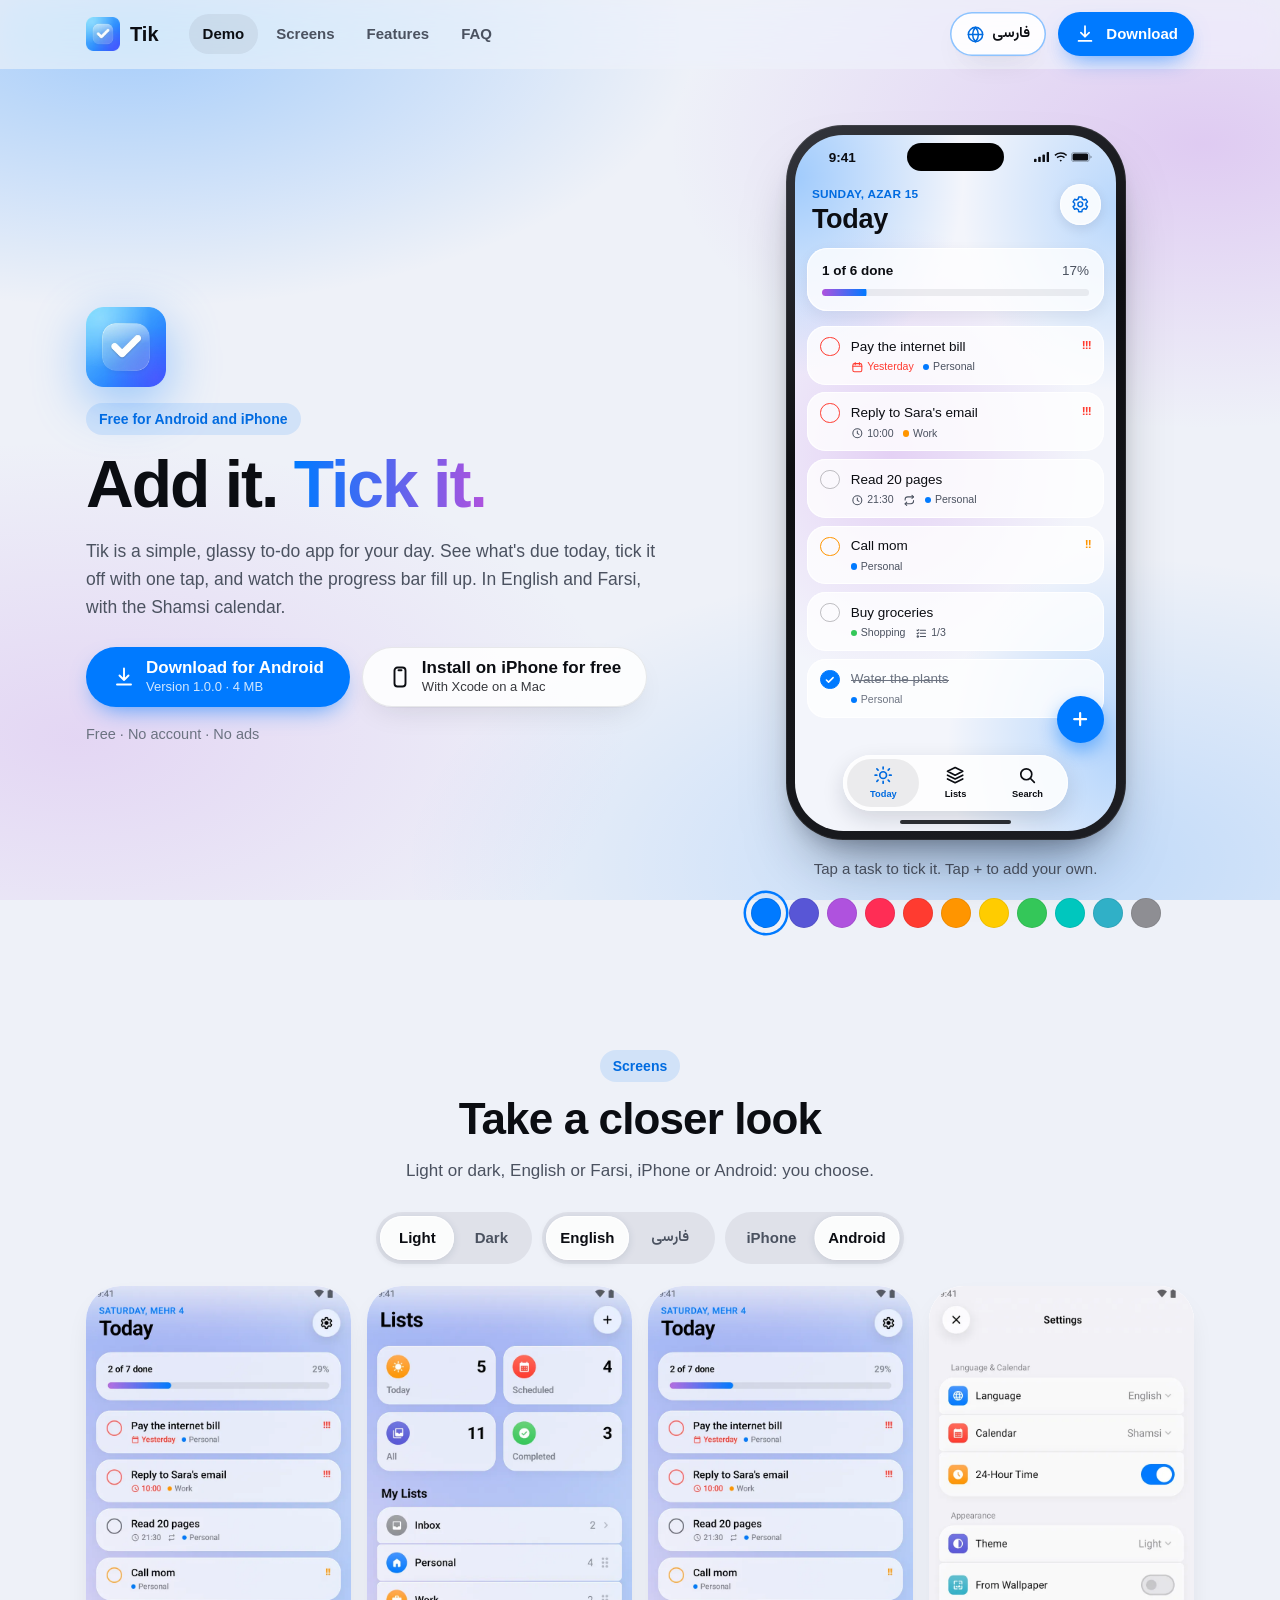
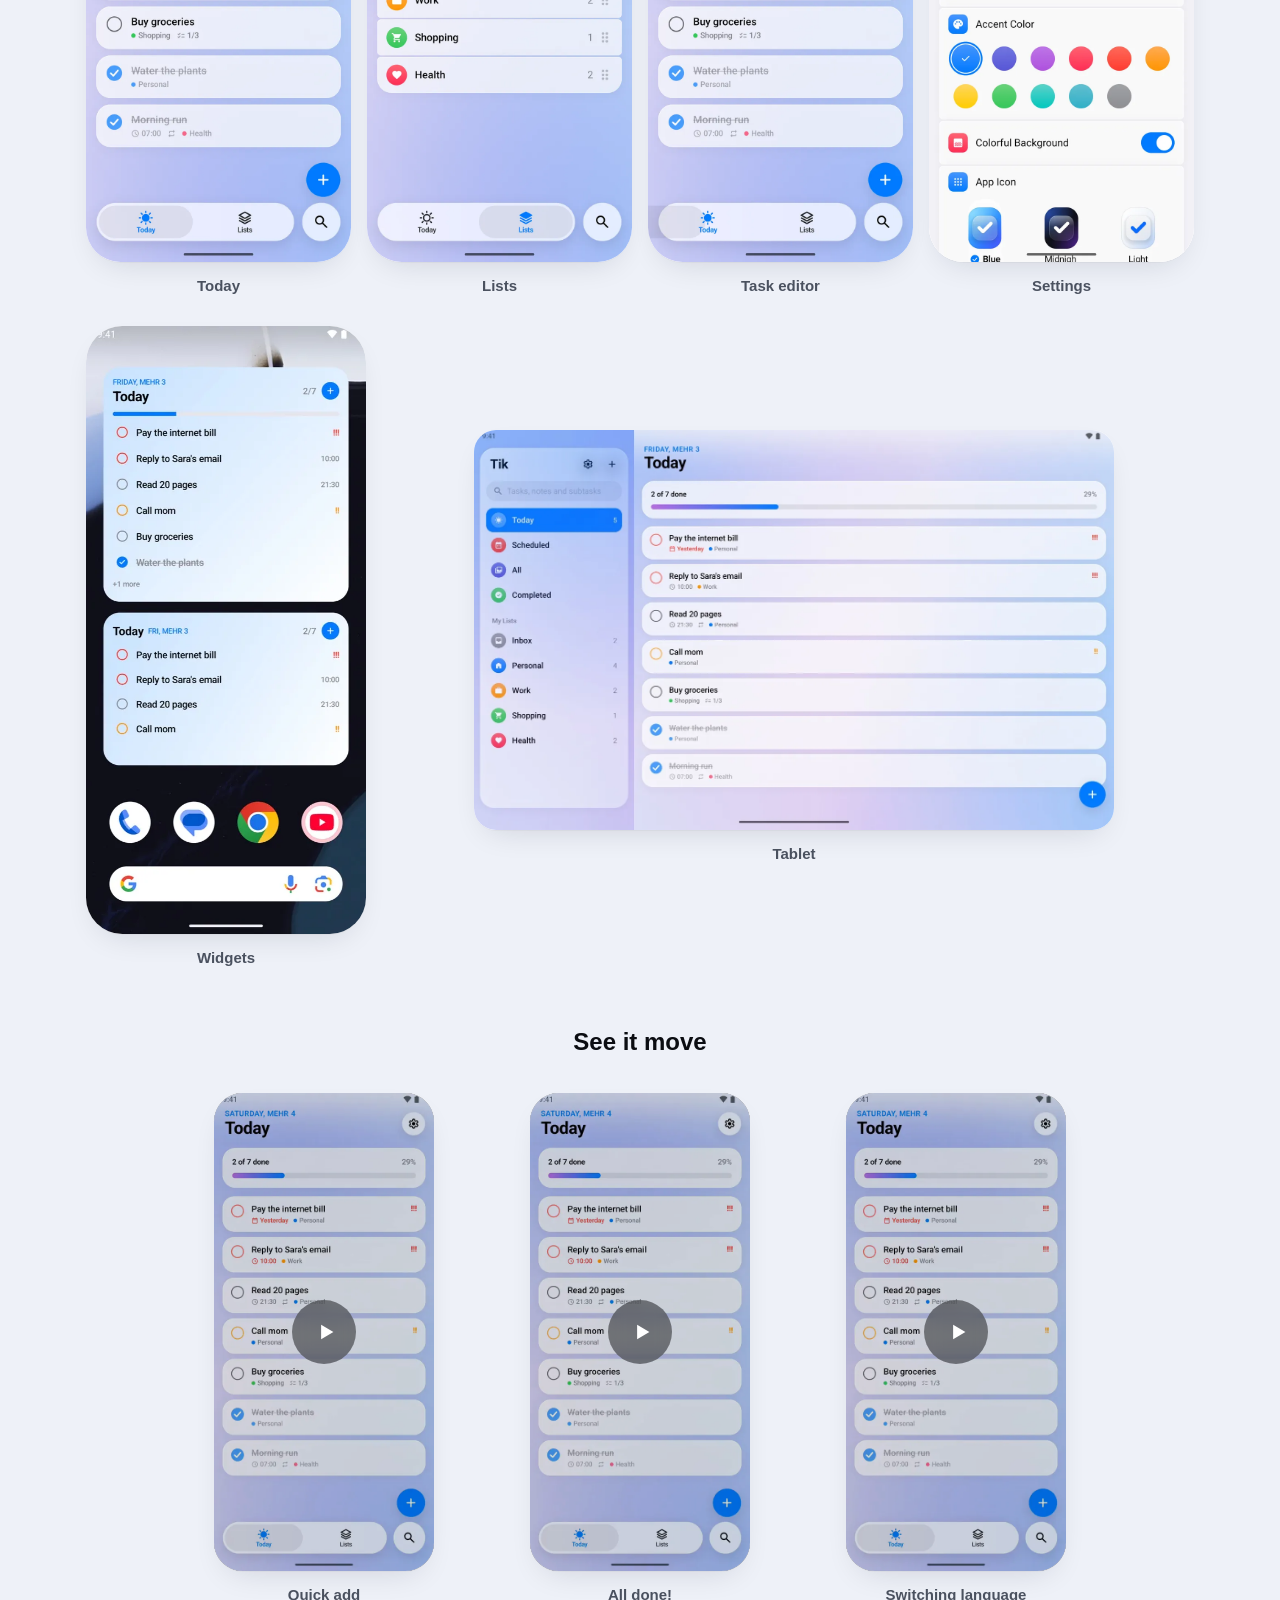
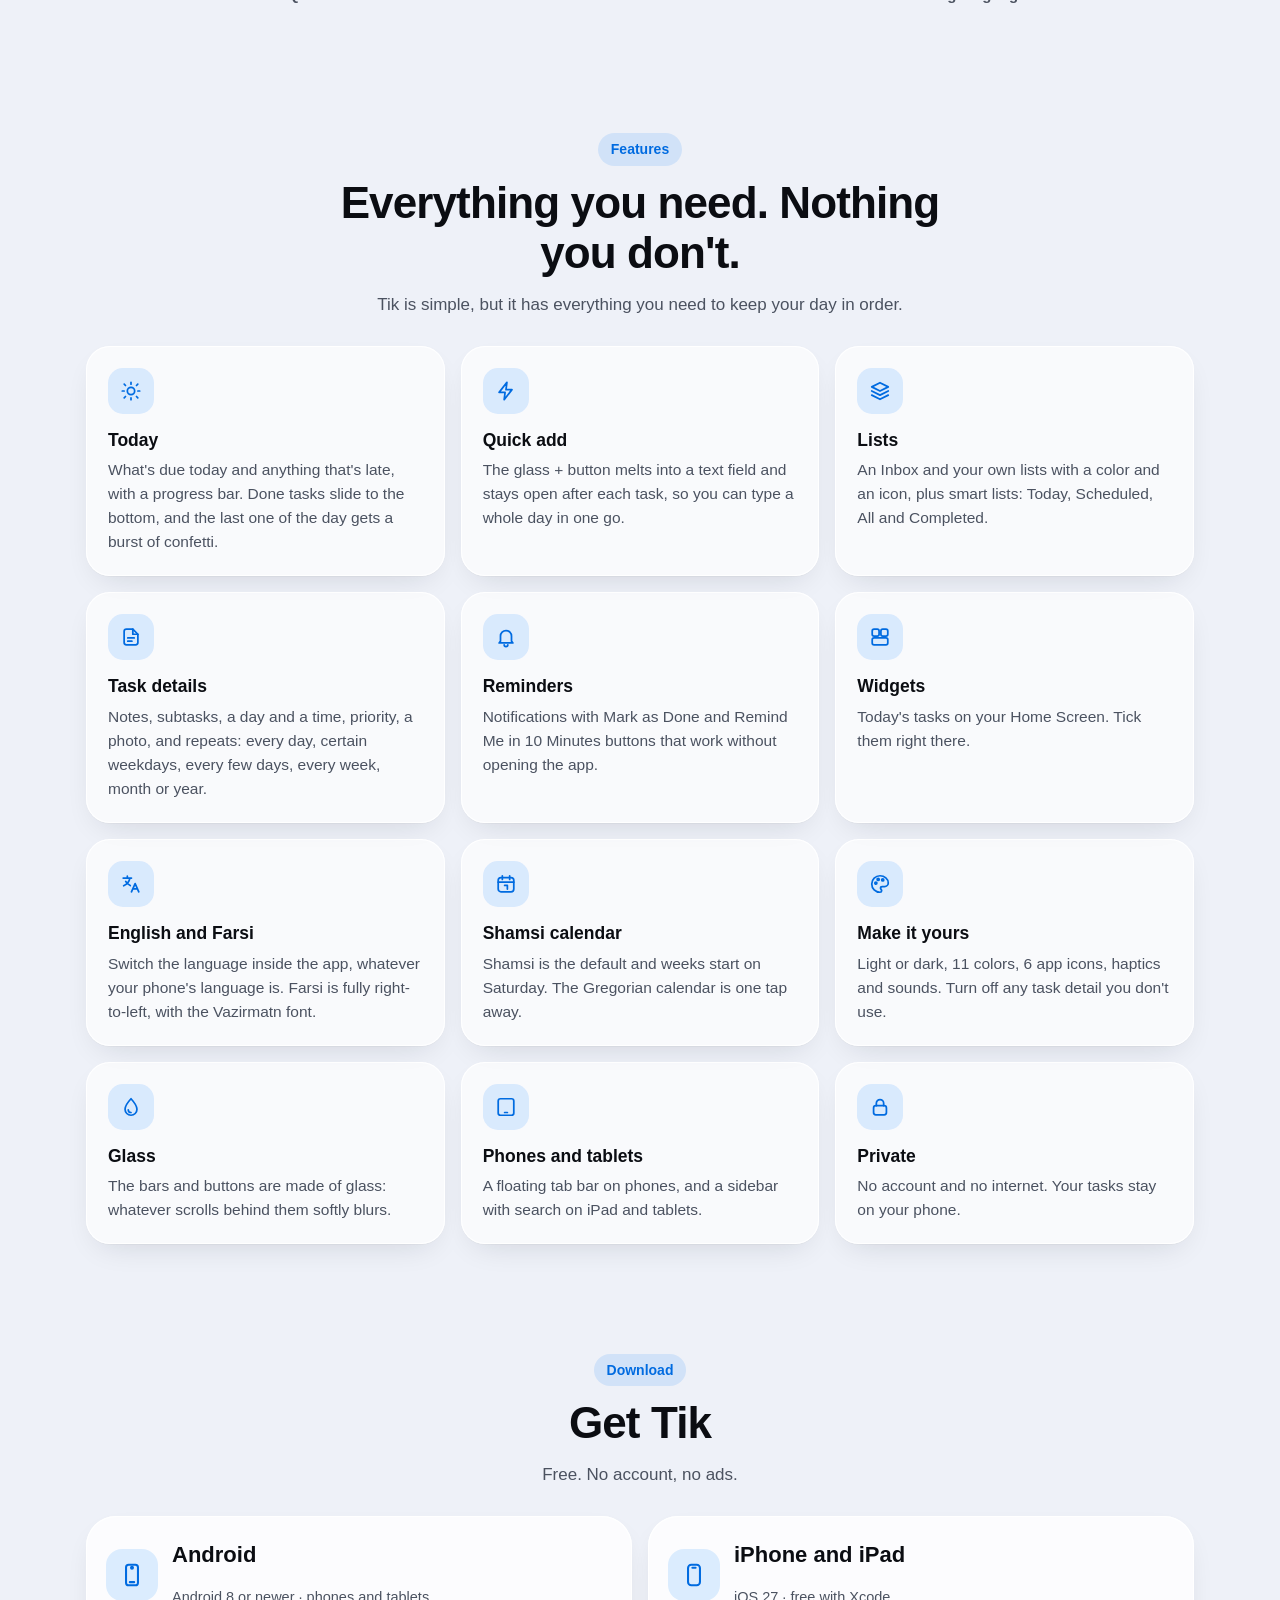
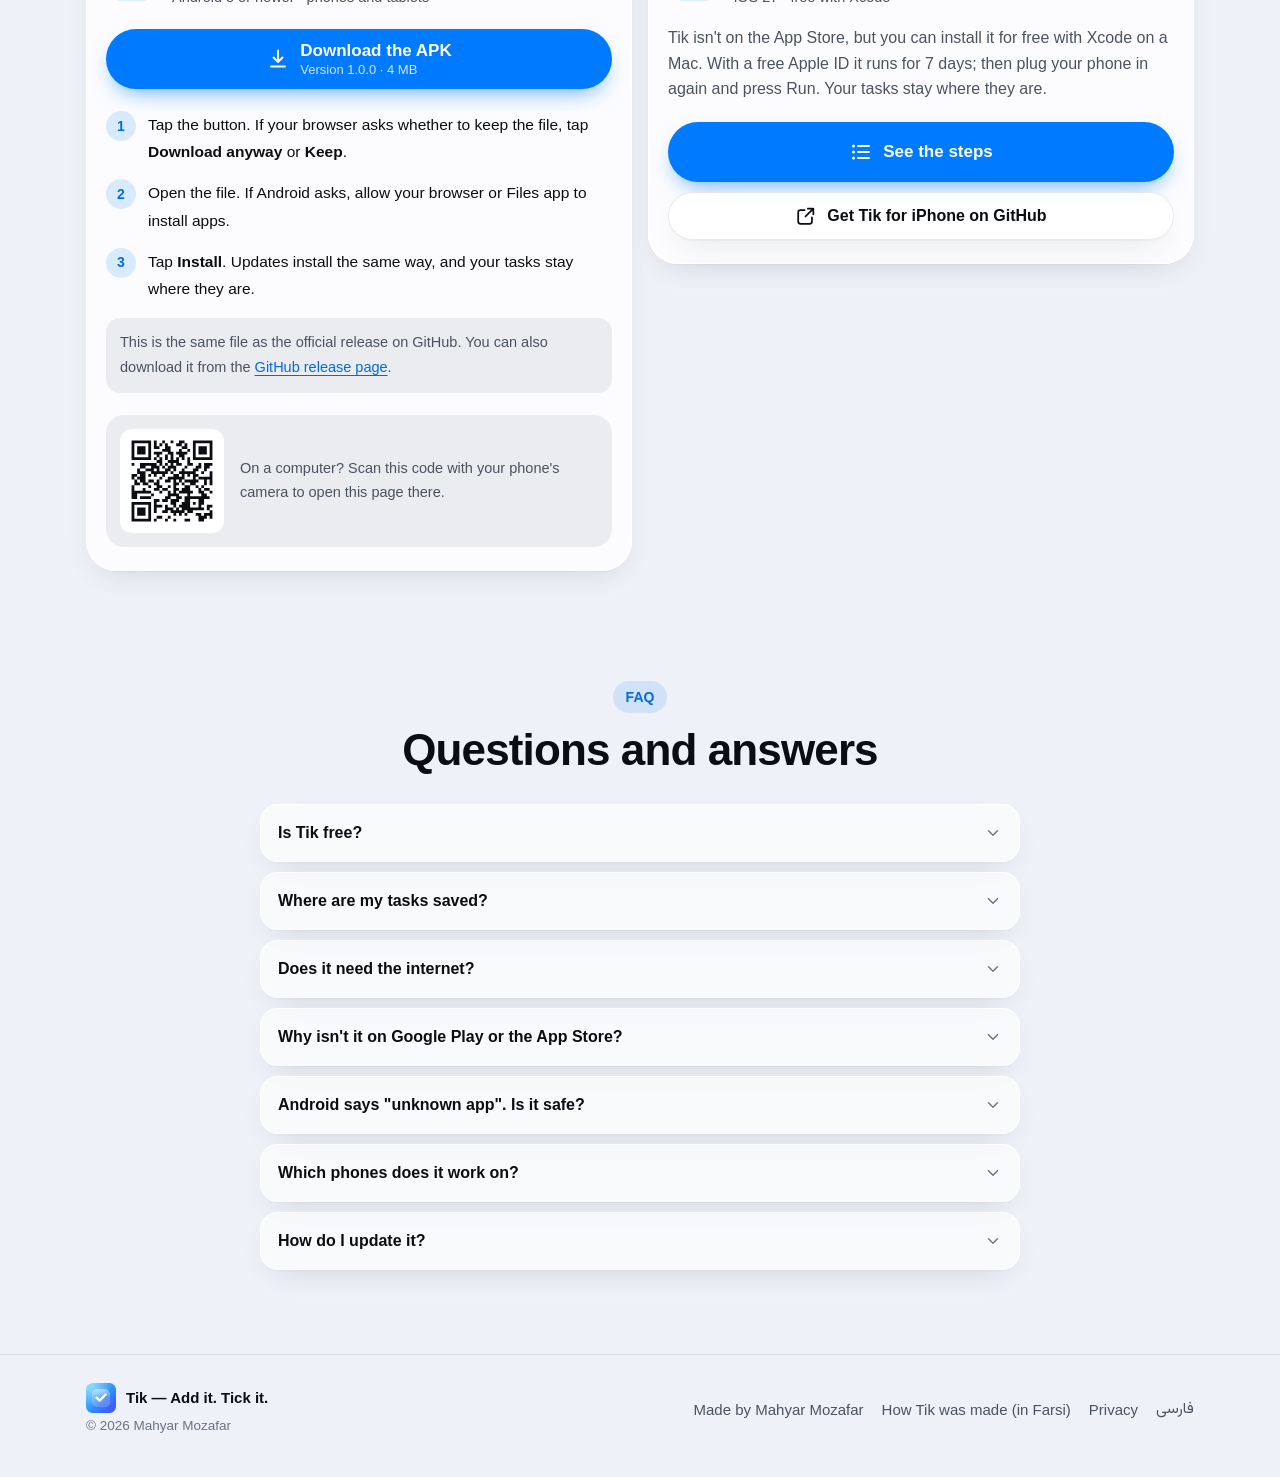
==== commit 6e14bcec: "Simplify the mobile first screen and show screens before features On phones and tablets the bottom b" ====
--- a/en/index.html
+++ b/en/index.html
@@ -132,8 +132,8 @@
     <a class="brand" href="#top"><img src="/assets/icons/tik-96.webp" width="34" height="34" alt=""><span>Tik</span></a>
     <nav class="topnav" aria-label="Page sections">
       <a href="#demo">Demo</a>
+      <a href="#screens">Screens</a>
       <a href="#features">Features</a>
-      <a href="#screens">Screens</a>
       <a href="#faq">FAQ</a>
     </nav>
     <span class="topbar__spacer"></span>
@@ -282,28 +282,6 @@
     </div>
   </section>
 
-  <section class="wrap section" id="features" aria-labelledby="features-title">
-    <div class="section__head">
-      <span class="pill">Features</span>
-      <h2 id="features-title">Everything you need. Nothing you don't.</h2>
-      <p>Tik is simple, but it has everything you need to keep your day in order.</p>
-    </div>
-    <div class="features">
-      <article class="card feature"><span class="feature__icon"><svg class="i"><use href="#i-sun"/></svg></span><h3>Today</h3><p>What's due today and anything that's late, with a progress bar. Done tasks slide to the bottom, and the last one of the day gets a burst of confetti.</p></article>
-      <article class="card feature"><span class="feature__icon"><svg class="i"><use href="#i-bolt"/></svg></span><h3>Quick add</h3><p>The glass + button melts into a text field and stays open after each task, so you can type a whole day in one go.</p></article>
-      <article class="card feature"><span class="feature__icon"><svg class="i"><use href="#i-lists"/></svg></span><h3>Lists</h3><p>An Inbox and your own lists with a color and an icon, plus smart lists: Today, Scheduled, All and Completed.</p></article>
-      <article class="card feature"><span class="feature__icon"><svg class="i"><use href="#i-note"/></svg></span><h3>Task details</h3><p>Notes, subtasks, a day and a time, priority, a photo, and repeats: every day, certain weekdays, every few days, every week, month or year.</p></article>
-      <article class="card feature"><span class="feature__icon"><svg class="i"><use href="#i-bell"/></svg></span><h3>Reminders</h3><p>Notifications with Mark as Done and Remind Me in 10 Minutes buttons that work without opening the app.</p></article>
-      <article class="card feature"><span class="feature__icon"><svg class="i"><use href="#i-widget"/></svg></span><h3>Widgets</h3><p>Today's tasks on your Home Screen. Tick them right there.</p></article>
-      <article class="card feature"><span class="feature__icon"><svg class="i"><use href="#i-translate"/></svg></span><h3>English and Farsi</h3><p>Switch the language inside the app, whatever your phone's language is. Farsi is fully right-to-left, with the Vazirmatn font.</p></article>
-      <article class="card feature"><span class="feature__icon"><svg class="i"><use href="#i-shamsi"/></svg></span><h3>Shamsi calendar</h3><p>Shamsi is the default and weeks start on Saturday. The Gregorian calendar is one tap away.</p></article>
-      <article class="card feature"><span class="feature__icon"><svg class="i"><use href="#i-palette"/></svg></span><h3>Make it yours</h3><p>Light or dark, 11 colors, 6 app icons, haptics and sounds. Turn off any task detail you don't use.</p></article>
-      <article class="card feature"><span class="feature__icon"><svg class="i"><use href="#i-drop"/></svg></span><h3>Glass</h3><p>The bars and buttons are made of glass: whatever scrolls behind them softly blurs.</p></article>
-      <article class="card feature"><span class="feature__icon"><svg class="i"><use href="#i-tablet"/></svg></span><h3>Phones and tablets</h3><p>A floating tab bar on phones, and a sidebar with search on iPad and tablets.</p></article>
-      <article class="card feature"><span class="feature__icon"><svg class="i"><use href="#i-lock"/></svg></span><h3>Private</h3><p>No account and no internet. Your tasks stay on your phone.</p></article>
-    </div>
-  </section>
-
   <section class="wrap section" id="screens" aria-labelledby="screens-title">
     <div class="section__head">
       <span class="pill">Screens</span>
@@ -355,6 +333,28 @@
       </figure>
     </div>
     <div class="dots" aria-hidden="true" data-dots-videos><span class="is-active"></span><span></span><span></span></div>
+  </section>
+
+  <section class="wrap section" id="features" aria-labelledby="features-title">
+    <div class="section__head">
+      <span class="pill">Features</span>
+      <h2 id="features-title">Everything you need. Nothing you don't.</h2>
+      <p>Tik is simple, but it has everything you need to keep your day in order.</p>
+    </div>
+    <div class="features">
+      <article class="card feature"><span class="feature__icon"><svg class="i"><use href="#i-sun"/></svg></span><h3>Today</h3><p>What's due today and anything that's late, with a progress bar. Done tasks slide to the bottom, and the last one of the day gets a burst of confetti.</p></article>
+      <article class="card feature"><span class="feature__icon"><svg class="i"><use href="#i-bolt"/></svg></span><h3>Quick add</h3><p>The glass + button melts into a text field and stays open after each task, so you can type a whole day in one go.</p></article>
+      <article class="card feature"><span class="feature__icon"><svg class="i"><use href="#i-lists"/></svg></span><h3>Lists</h3><p>An Inbox and your own lists with a color and an icon, plus smart lists: Today, Scheduled, All and Completed.</p></article>
+      <article class="card feature"><span class="feature__icon"><svg class="i"><use href="#i-note"/></svg></span><h3>Task details</h3><p>Notes, subtasks, a day and a time, priority, a photo, and repeats: every day, certain weekdays, every few days, every week, month or year.</p></article>
+      <article class="card feature"><span class="feature__icon"><svg class="i"><use href="#i-bell"/></svg></span><h3>Reminders</h3><p>Notifications with Mark as Done and Remind Me in 10 Minutes buttons that work without opening the app.</p></article>
+      <article class="card feature"><span class="feature__icon"><svg class="i"><use href="#i-widget"/></svg></span><h3>Widgets</h3><p>Today's tasks on your Home Screen. Tick them right there.</p></article>
+      <article class="card feature"><span class="feature__icon"><svg class="i"><use href="#i-translate"/></svg></span><h3>English and Farsi</h3><p>Switch the language inside the app, whatever your phone's language is. Farsi is fully right-to-left, with the Vazirmatn font.</p></article>
+      <article class="card feature"><span class="feature__icon"><svg class="i"><use href="#i-shamsi"/></svg></span><h3>Shamsi calendar</h3><p>Shamsi is the default and weeks start on Saturday. The Gregorian calendar is one tap away.</p></article>
+      <article class="card feature"><span class="feature__icon"><svg class="i"><use href="#i-palette"/></svg></span><h3>Make it yours</h3><p>Light or dark, 11 colors, 6 app icons, haptics and sounds. Turn off any task detail you don't use.</p></article>
+      <article class="card feature"><span class="feature__icon"><svg class="i"><use href="#i-drop"/></svg></span><h3>Glass</h3><p>The bars and buttons are made of glass: whatever scrolls behind them softly blurs.</p></article>
+      <article class="card feature"><span class="feature__icon"><svg class="i"><use href="#i-tablet"/></svg></span><h3>Phones and tablets</h3><p>A floating tab bar on phones, and a sidebar with search on iPad and tablets.</p></article>
+      <article class="card feature"><span class="feature__icon"><svg class="i"><use href="#i-lock"/></svg></span><h3>Private</h3><p>No account and no internet. Your tasks stay on your phone.</p></article>
+    </div>
   </section>
 
   <section class="wrap section" id="download" aria-labelledby="download-title">
@@ -437,8 +437,8 @@
   <div class="tabbar__pill">
     <span class="tabbar__drop" aria-hidden="true"></span>
     <a class="tab is-active" href="#demo" data-tab="demo"><svg class="i"><use href="#i-sun"/></svg><span>Demo</span></a>
+    <a class="tab" href="#screens" data-tab="screens"><svg class="i"><use href="#i-photo"/></svg><span>Screens</span></a>
     <a class="tab" href="#features" data-tab="features"><svg class="i"><use href="#i-sparkle"/></svg><span>Features</span></a>
-    <a class="tab" href="#screens" data-tab="screens"><svg class="i"><use href="#i-photo"/></svg><span>Screens</span></a>
   </div>
   <a class="tabbar__dl" href="#download" data-tab="download"><svg class="i"><use href="#i-download"/></svg><span>Download</span></a>
 </nav>
--- a/css/style.css
+++ b/css/style.css
@@ -709,6 +709,11 @@
   .qr { display: flex; }
   .footer__in { grid-template-columns: 1fr auto; align-items: center; }
 }
+@media (max-width: 959px) {
+  /* Phones and tablets have the bottom bar's download button and the download section,
+     so the first screen only shows the intro and the demo. */
+  .hero__cta, .hero .inapp-hint { display: none; }
+}
 @media (max-width: 359px) {
   .tab { min-width: 60px; padding: 0 4px; font-size: 11px; }
   .tabbar__dl { padding: 0 12px; }
